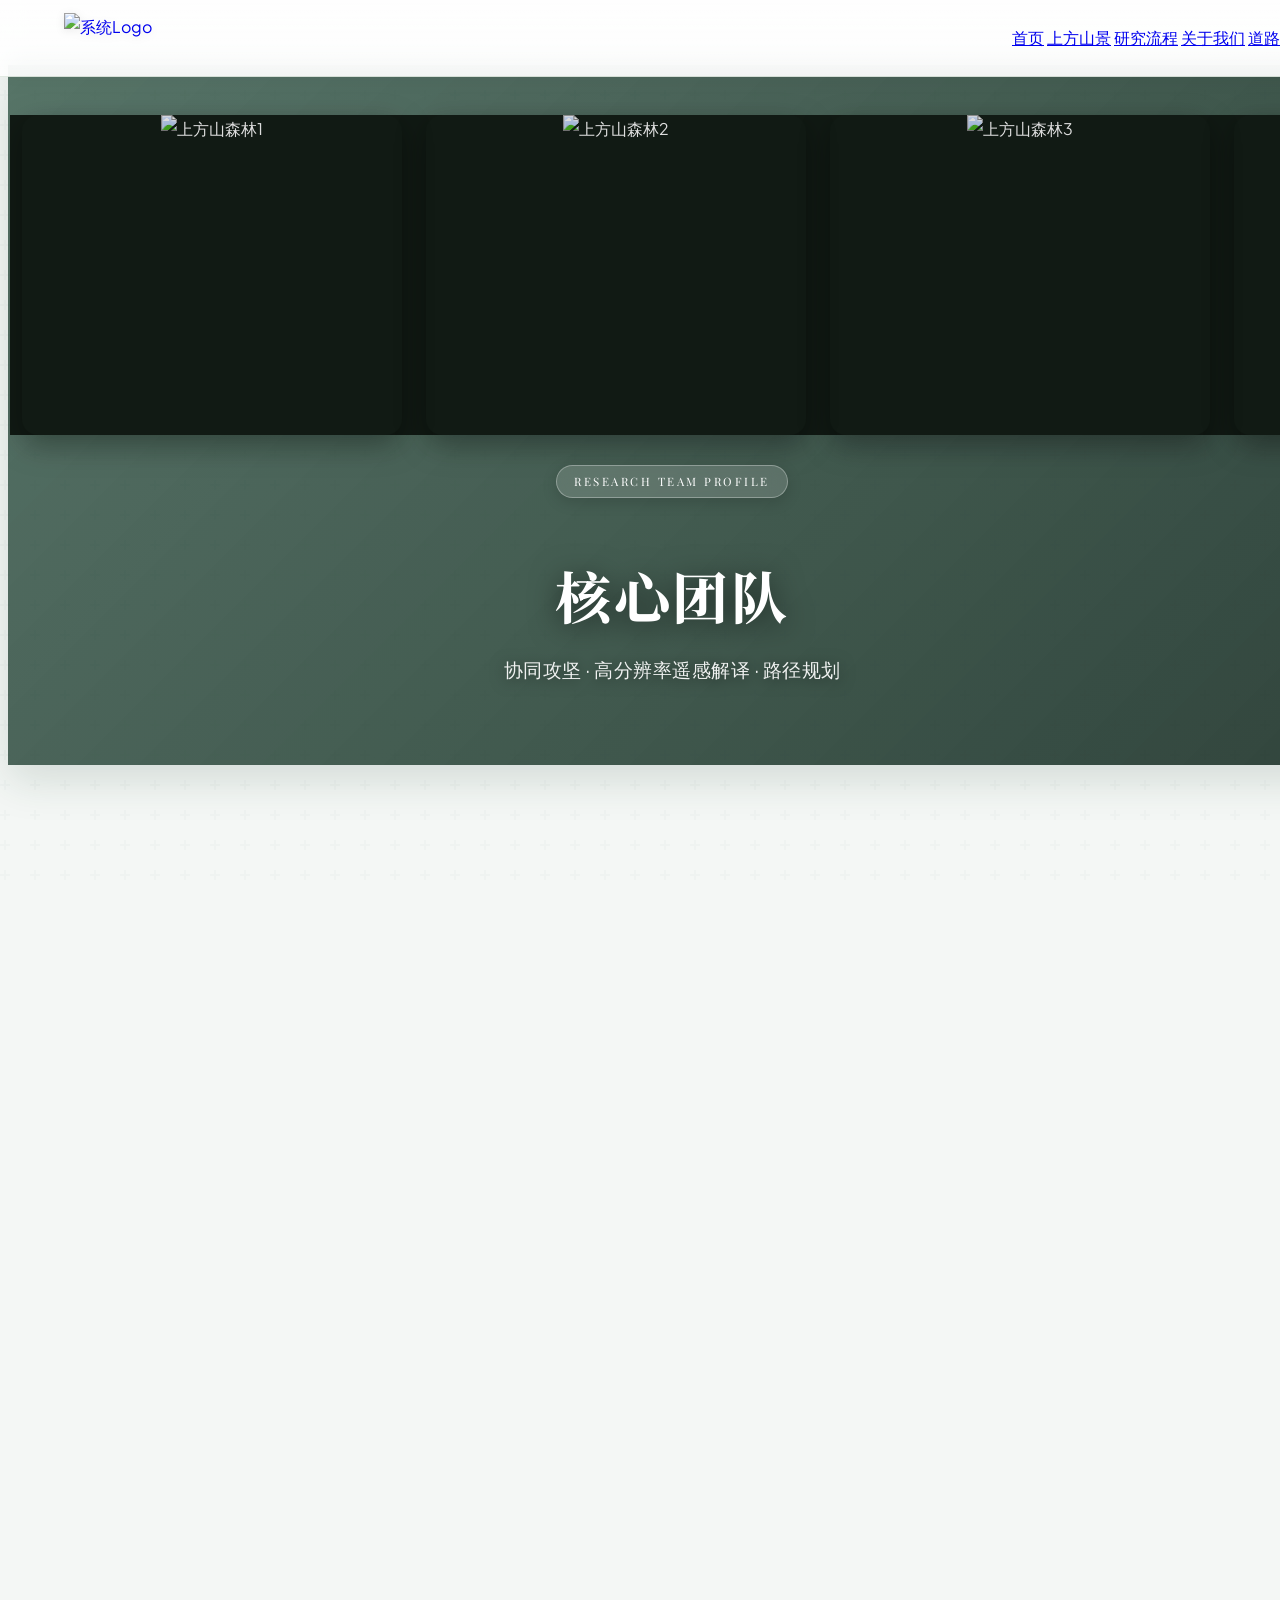
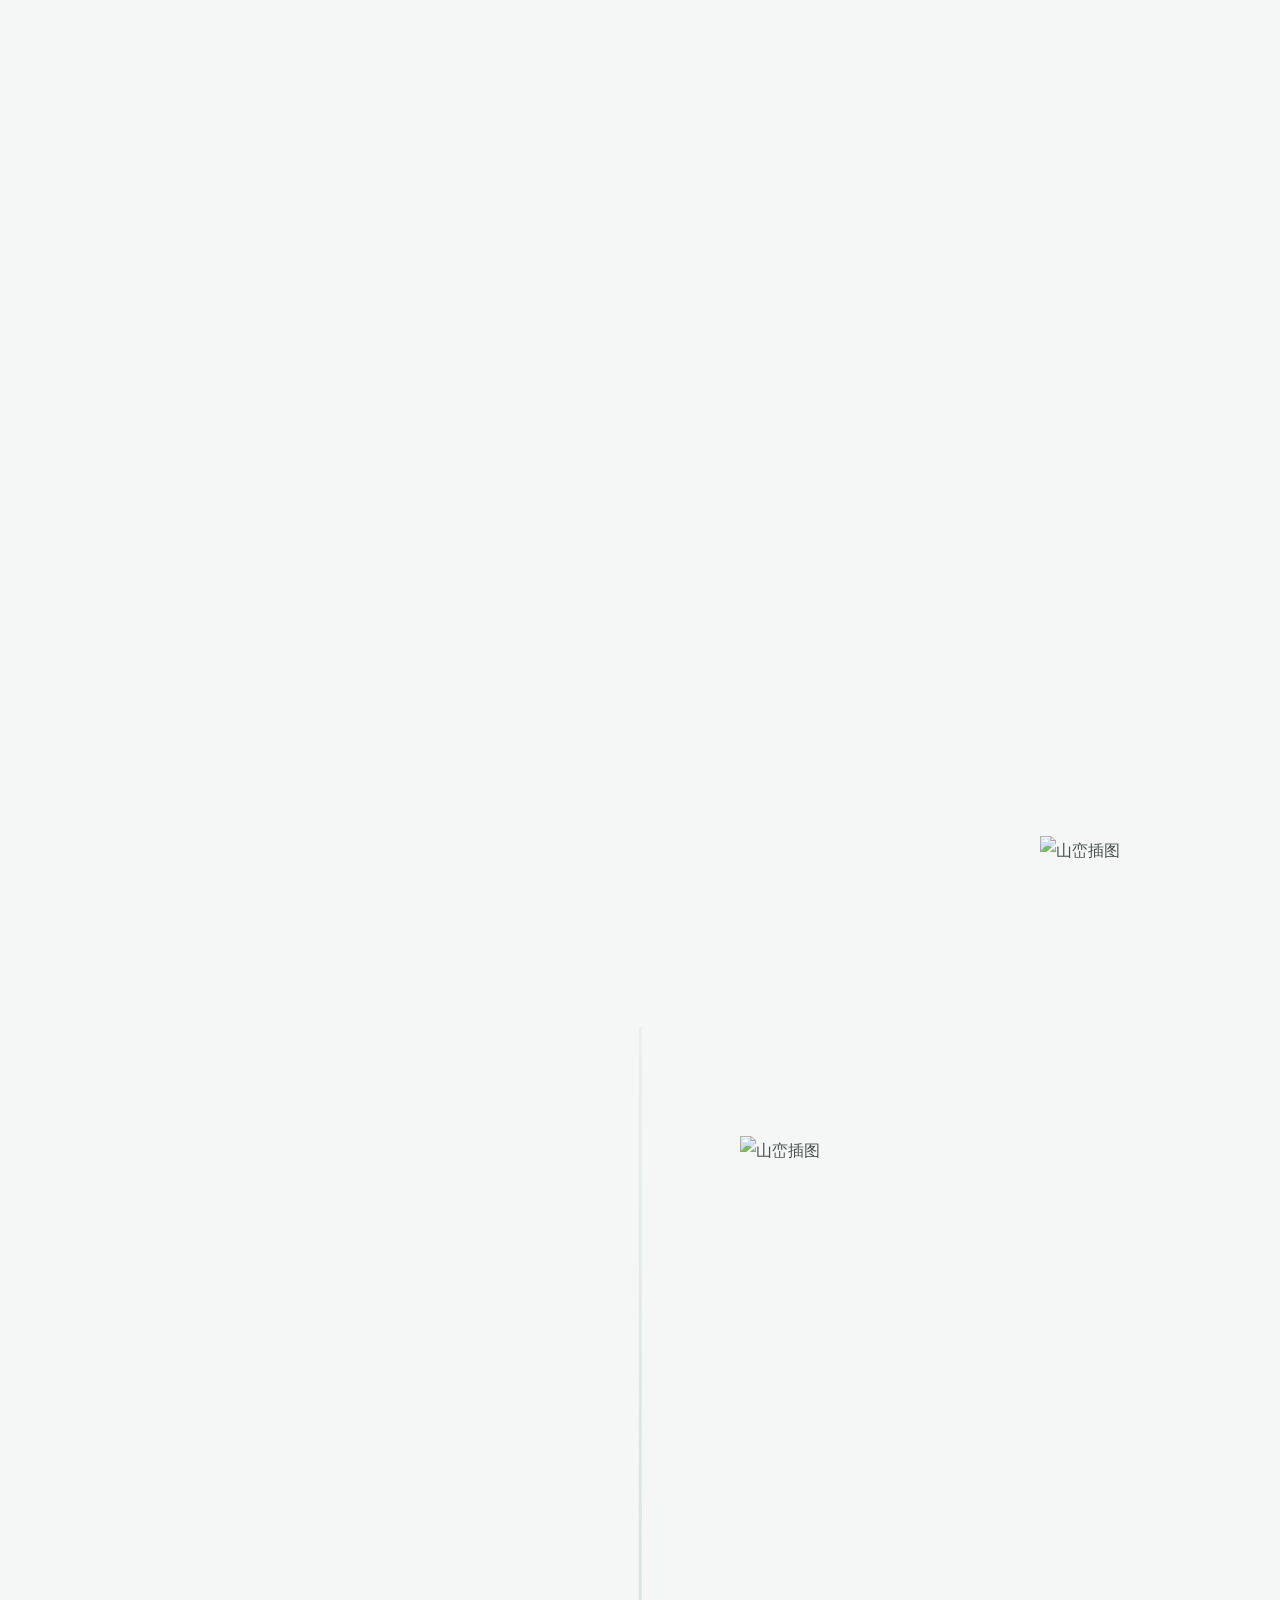
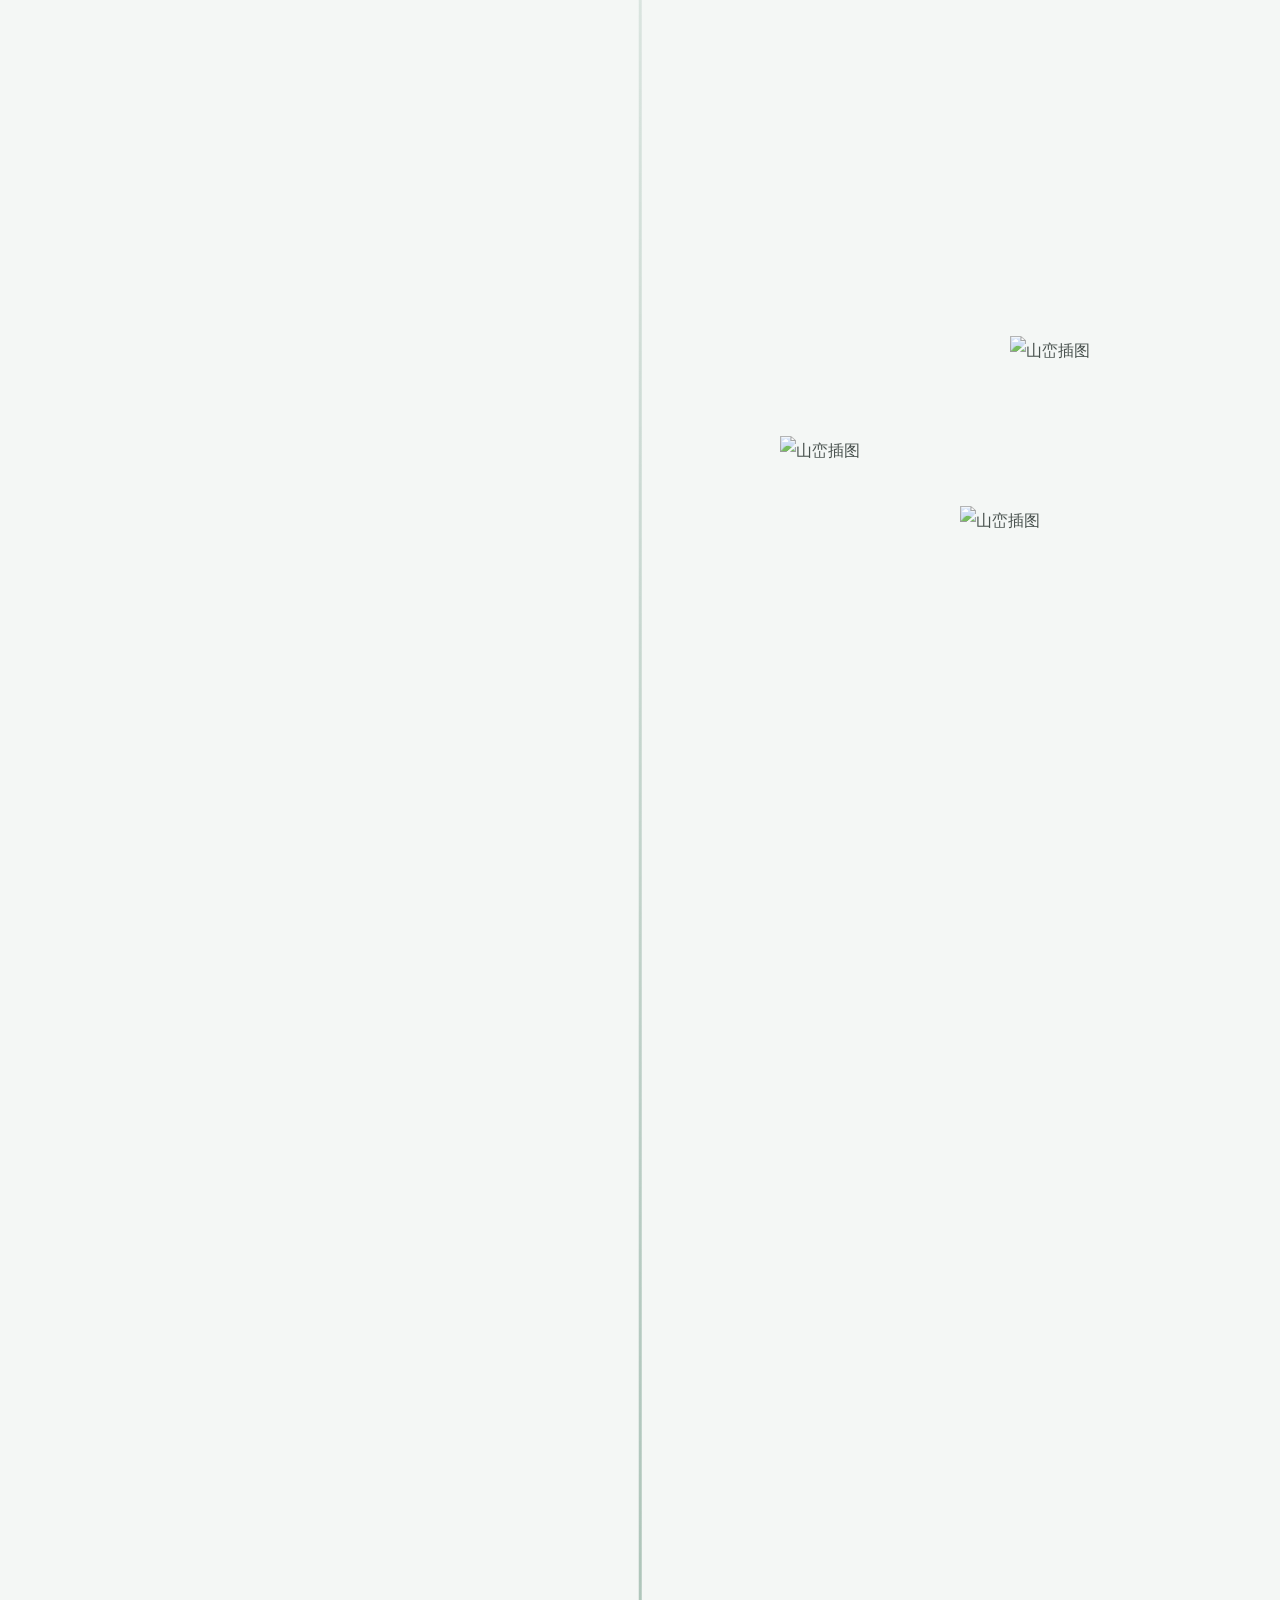
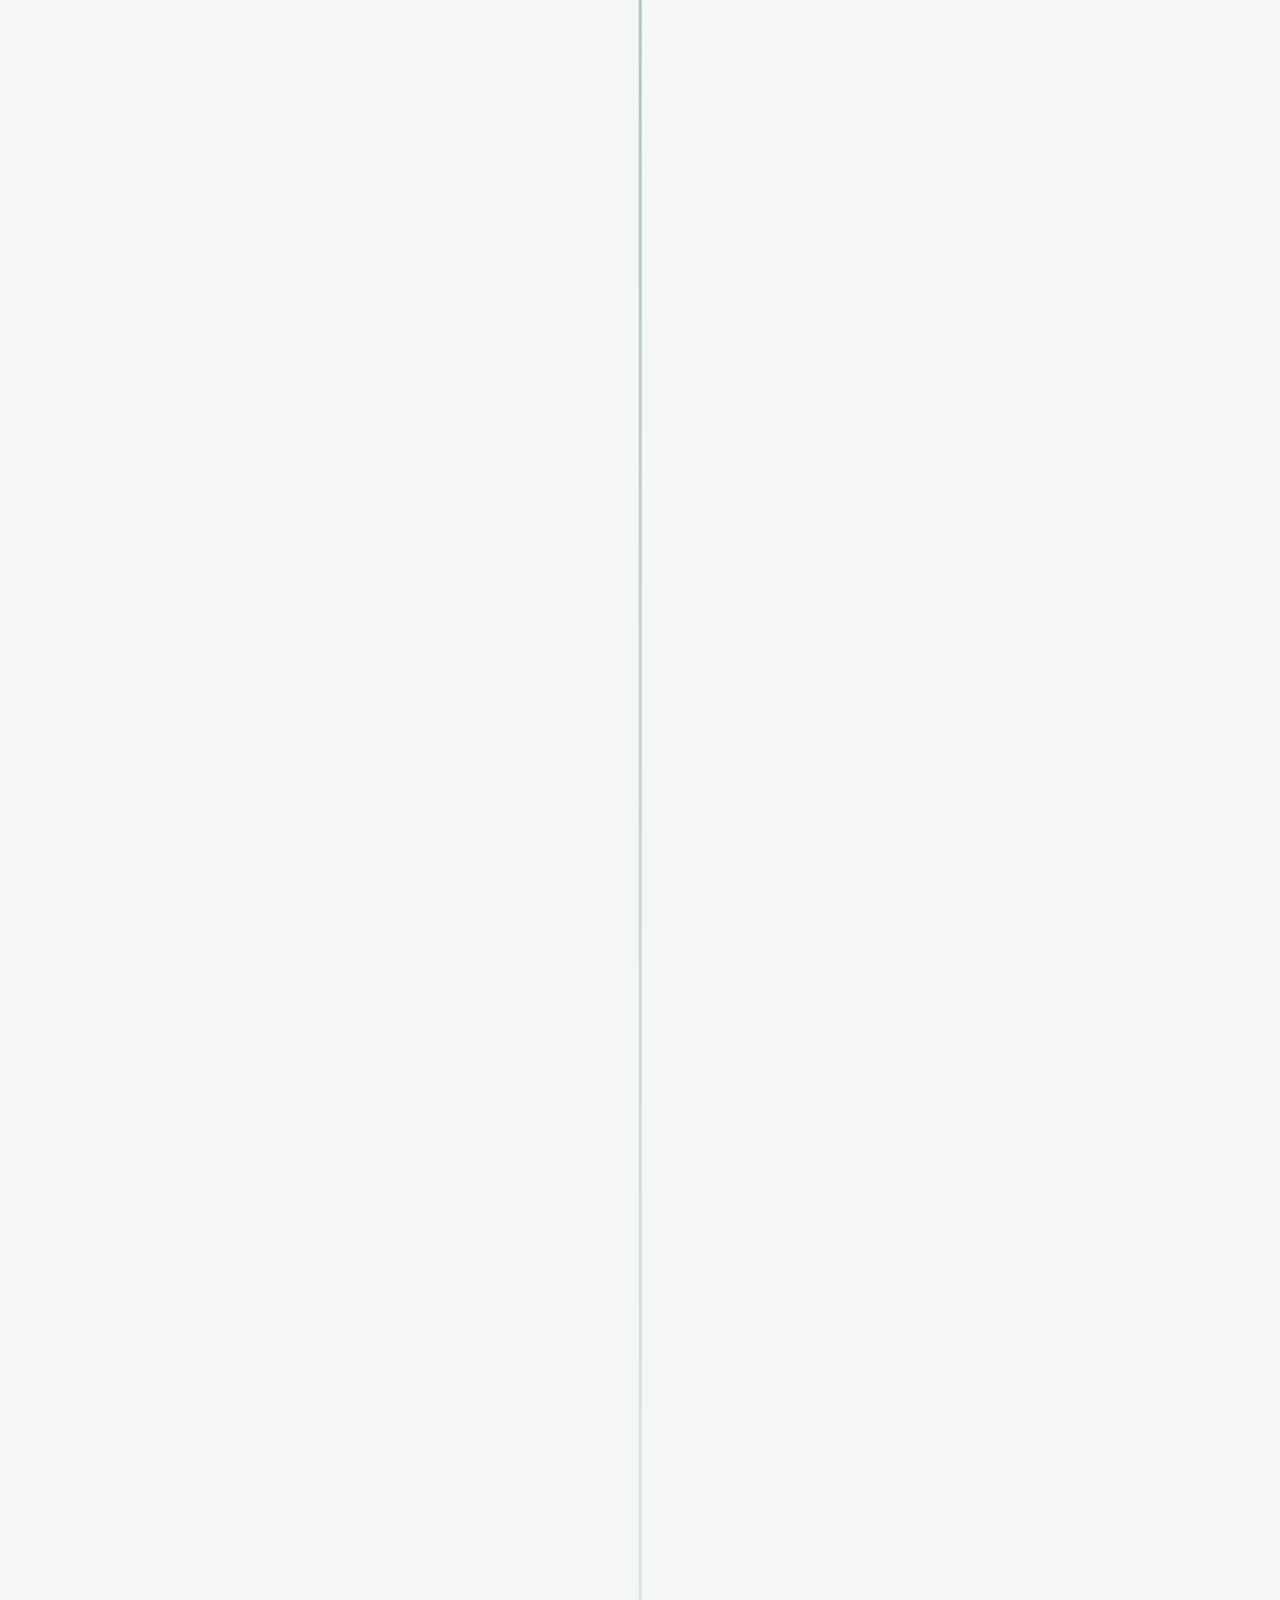
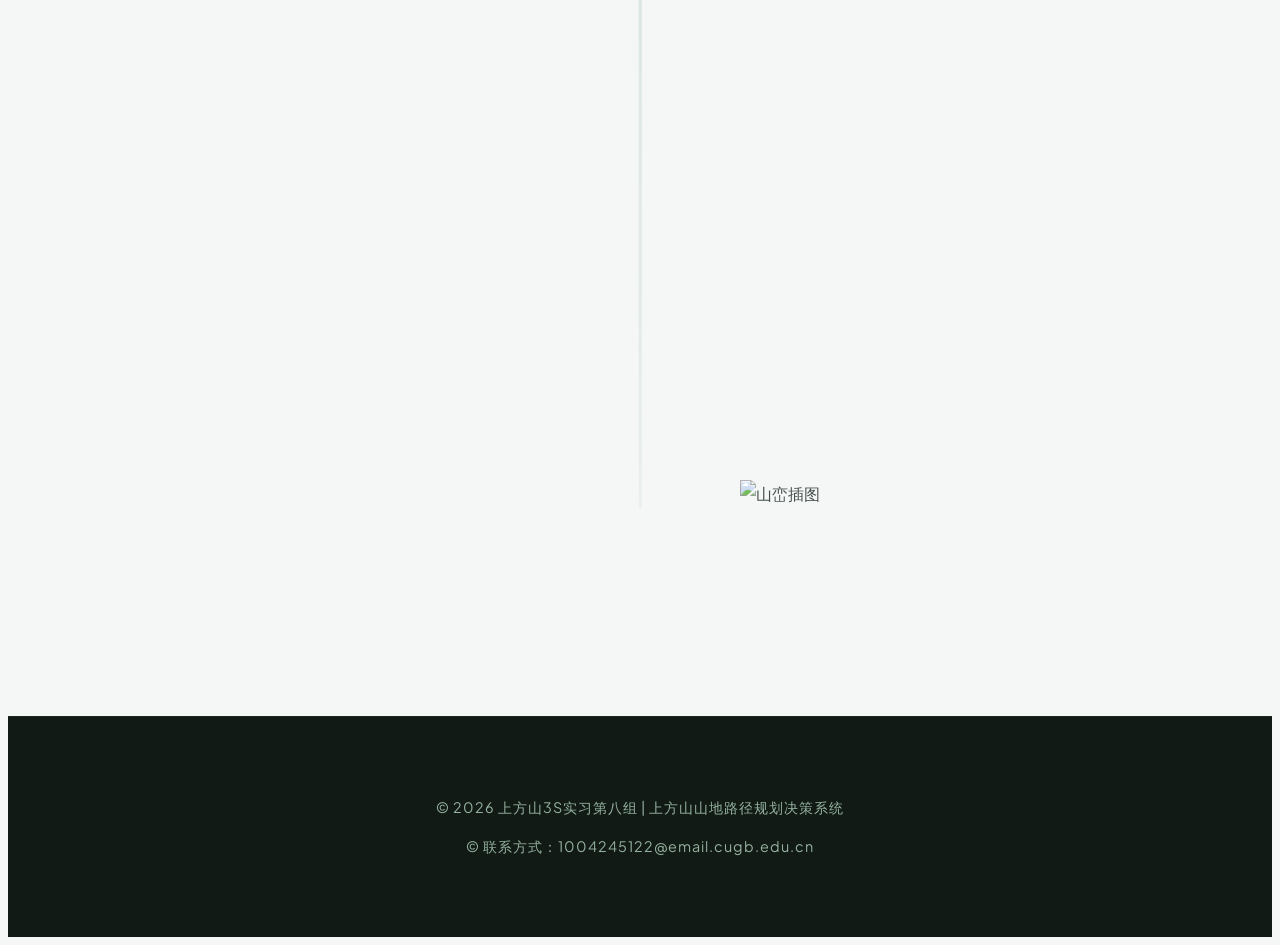
==== team.html @ 6c33c0be "Add files via upload" ====
<!DOCTYPE html>
<html lang="zh-CN">
<head>
    <meta charset="UTF-8">
    <meta name="viewport" content="width=device-width, initial-scale=1.0">
    <title>关于我们 | 上方山山地路径规划决策系统</title>
    <meta name="description" content="上方山山地路径规划决策系统研究团队、成员分工与野外实践记录。">
    <link rel="preconnect" href="https://fonts.googleapis.com">
    <link rel="preconnect" href="https://fonts.gstatic.com" crossorigin>
    <link href="https://fonts.googleapis.com/css2?family=Playfair+Display:ital,wght@0,600;0,800;1,600&family=Plus+Jakarta+Sans:wght@400;500;600;700&family=Noto+Serif+SC:wght@500;700&display=swap" rel="stylesheet">
    <link href="css/style.css" rel="stylesheet">

    <style>
        :root {
            --primary-color: #1b4332;
            --primary-light: #2d6a4f;
            --accent-color: #40916c;
            --text-main: #1b2622;
            --text-muted: #52796f;
            --bg-light: #f4f7f5;
            --card-bg: rgba(255, 255, 255, 0.92);
            --card-border: rgba(45, 106, 79, 0.12);
            --font-art: "Playfair Display", "Noto Serif SC", serif;
            --font-sans: "Plus Jakarta Sans", -apple-system, BlinkMacSystemFont, "Segoe UI", Roboto, "PingFang SC", sans-serif;
        }


        body {
            font-family: var(--font-sans);
            color: var(--text-main);
            background-color: var(--bg-light);
            line-height: 1.7;
            overflow-x: hidden;
            position: relative;
        }

        /* 全局背景纹理 */
        body::before {
            content: '';
            position: fixed;
            top: 0;
            left: 0;
            width: 100%;
            height: 100%;
            background-image: url("data:image/svg+xml,%3Csvg width='60' height='60' viewBox='0 0 60 60' xmlns='http://www.w3.org/2000/svg'%3E%3Cg fill='none' fill-rule='evenodd'%3E%3Cg fill='%232d6a4f' fill-opacity='0.04'%3E%3Cpath d='M36 34v-4h-2v4h-4v2h4v4h2v-4h4v-2h-4zm0-30V0h-2v4h-4v2h4v4h2V6h4V4h-4zM6 34v-4H4v4H0v2h4v4h2v-4h4v-2H6zM6 4V0H4v4H0v2h4v4h2V6h4V4H6z'/%3E%3C/g%3E%3C/g%3E%3C/svg%3E");
            pointer-events: none;
            z-index: -1;
            opacity: 0.6;
        }

        /* 自定义滚动条 */
        ::-webkit-scrollbar {
            width: 10px;
        }
        ::-webkit-scrollbar-track {
            background: #e9efe9;
            border-radius: 10px;
        }
        ::-webkit-scrollbar-thumb {
            background: var(--primary-light);
            border-radius: 10px;
            border: 2px solid #e9efe9;
        }
        ::-webkit-scrollbar-thumb:hover {
            background: var(--primary-color);
        }

        /* 滚动进度条 */
        .scroll-progress {
            position: fixed;
            top: 0;
            left: 0;
            width: 0%;
            height: 4px;
            background: linear-gradient(90deg, var(--primary-color), var(--accent-color), #74c69d);
            z-index: 9999;
            transition: width 0.1s ease-out;
            box-shadow: 0 2px 12px rgba(27, 67, 50, 0.35);
        }

        /* 滚动渐显动画基础类 */
        .reveal-on-scroll {
            opacity: 0;
            transform: translateY(40px) scale(0.98);
            transition: opacity 0.9s cubic-bezier(0.16, 1, 0.3, 1), transform 0.9s cubic-bezier(0.16, 1, 0.3, 1);
            will-change: opacity, transform;
        }
        .reveal-on-scroll.is-visible {
            opacity: 1;
            transform: translateY(0) scale(1);
        }

    /* Shared navigation styles are maintained in css/style.css. */
        /* 顶部横幅：动态照片轴背景 */
        .page-header {
            position: relative;
            width: 100%;
            margin-top: 65px;
            /* 与 index.html 的 hero margin-top 一致 */
            padding: 5rem 2rem;
            text-align: center;
            overflow: hidden;
            color: #fff;
            box-shadow: 0 15px 40px rgba(27, 67, 50, 0.15);
        }

        .header-bg-container {
            position: absolute;
            inset: -30px;
            z-index: 1;
            display: flex;
            width: max-content;
            background: #111a14;
            animation: autoScroll 45s linear infinite;
        }

        .header-bg-container:hover {
            animation-play-state: paused;
        }

        @keyframes autoScroll {
            0% {
                transform: translateX(0);
            }
            100% {
                transform: translateX(-50%);
            }
        }

        .scroll-track {
            display: flex;
            height: 100%;
            align-items: center;
        }

        .bg-slice {
            position: relative;
            width: 380px;
            height: 320px;
            margin: 0 12px;
            border-radius: 16px;
            overflow: hidden;
            cursor: pointer;
            flex-shrink: 0;
            box-shadow: 0 10px 30px rgba(0, 0, 0, 0.35);
            animation: floatWave 7s ease-in-out infinite;
            transition: transform 0.5s cubic-bezier(0.16, 1, 0.3, 1), box-shadow 0.5s ease;
        }

        .bg-slice:nth-child(1) {
            animation-delay: 0s;
        }
        .bg-slice:nth-child(2) {
            animation-delay: 1.2s;
        }
        .bg-slice:nth-child(3) {
            animation-delay: 2.4s;
        }
        .bg-slice:nth-child(4) {
            animation-delay: 3.6s;
        }
        .bg-slice:nth-child(5) {
            animation-delay: 4.8s;
        }
        .bg-slice:nth-child(6) {
            animation-delay: 6.0s;
        }

        @keyframes floatWave {
            0%,
            100% {
                transform: translateY(0) rotate(0deg);
            }
            50% {
                transform: translateY(-16px) rotate(1.2deg);
            }
        }

        .bg-slice img {
            width: 100%;
            height: 100%;
            object-fit: cover;
            filter: brightness(0.85) saturate(1.2) contrast(1.05);
            transition: transform 0.7s cubic-bezier(0.16, 1, 0.3, 1), filter 0.7s ease;
        }

        .bg-slice:hover {
            transform: translateY(-24px) scale(1.08) rotate(-1.5deg) !important;
            box-shadow: 0 25px 50px rgba(45, 106, 79, 0.4);
            z-index: 10;
            animation-play-state: paused;
        }

        .bg-slice:hover img {
            transform: scale(1.15);
            filter: brightness(1.0) saturate(1.4);
        }

        .page-header::after {
            content: "";
            position: absolute;
            inset: 0;
            background: linear-gradient(135deg, rgba(27, 67, 50, 0.72), rgba(15, 38, 28, 0.85));
            z-index: 2;
            pointer-events: none;
        }

        .page-header>* {
            position: relative;
            z-index: 3;
        }

        .badge-top {
            display: inline-block;
            padding: 0.35rem 1.1rem;
            background: rgba(255, 255, 255, 0.15);
            backdrop-filter: blur(10px);
            border: 1px solid rgba(255, 255, 255, 0.3);
            color: #ffffff;
            border-radius: 30px;
            font-size: 0.72rem;
            font-family: var(--font-art);
            letter-spacing: 2.5px;
            text-transform: uppercase;
            margin-bottom: 0.8rem;
            box-shadow: 0 4px 15px rgba(0, 0, 0, 0.15);
        }

        .page-header h1 {
            font-family: var(--font-art);
            font-size: 3.5rem;
            letter-spacing: 2.5px;
            color: #ffffff;
            margin-bottom: 0.6rem;
            font-weight: 800;
            text-shadow: 0 4px 30px rgba(0, 0, 0, 0.6);
        }
        .page-header p {
            color: rgba(255, 255, 255, 0.92);
            font-size: 1.2rem;
            max-width: 650px;
            margin: 0 auto;
            letter-spacing: 0.5px;
            text-shadow: 0 2px 15px rgba(0, 0, 0, 0.5);
        }

        /* 核心布局容器 */
        .main-container {
            max-width: 1240px;
            margin: 0 auto;
            padding: 4.5rem 2rem 6rem 2rem;
        }

        /* 艺术性小标题统一样式 */
        .section-art-title {
            text-align: center;
            margin-bottom: 3rem;
        }
        .section-art-title .sub-tag {
            display: inline-block;
            font-size: 0.75rem;
            text-transform: uppercase;
            letter-spacing: 3.5px;
            color: var(--primary-light);
            font-weight: 700;
            margin-bottom: 0.5rem;
            background: rgba(45, 106, 79, 0.06);
            padding: 0.2rem 1rem;
            border-radius: 20px;
        }
        .section-art-title h2 {
            font-family: var(--font-art);
            font-size: 2.6rem;
            color: var(--primary-color);
            letter-spacing: 1.5px;
            font-weight: 800;
            text-shadow: 0 2px 10px rgba(27, 67, 50, 0.05);
        }

        /* 研究单位与元信息矩阵 */
        .unified-meta-banner {
            background: linear-gradient(145deg, rgba(255, 255, 255, 0.95) 0%, rgba(244, 248, 245, 0.9) 100%);
            backdrop-filter: blur(15px);
            color: var(--text-main);
            border: 1px solid rgba(45, 106, 79, 0.16);
            border-radius: 26px;
            padding: 3.2rem 3.8rem;
            box-shadow: 0 20px 45px rgba(27, 67, 50, 0.07);
            margin-bottom: 5.5rem;
            display: flex;
            flex-direction: column;
            gap: 1.4rem;
            position: relative;
            overflow: hidden;
            transition: transform 0.5s ease, box-shadow 0.5s ease;
        }
        .unified-meta-banner:hover {
            transform: translateY(-5px);
            box-shadow: 0 25px 55px rgba(27, 67, 50, 0.12);
        }

        .unified-meta-banner::before {
            content: '';
            position: absolute;
            top: 0;
            left: 0;
            width: 6px;
            height: 100%;
            background: linear-gradient(to bottom, #1b4332, #2d6a4f, #52b788);
            border-radius: 26px 0 0 26px;
        }

        .banner-system-badge {
            position: absolute;
            top: 24px;
            right: 30px;
            font-size: 0.68rem;
            font-family: var(--font-sans);
            letter-spacing: 2.2px;
            color: var(--primary-light);
            background: rgba(45, 106, 79, 0.08);
            border: 1px solid rgba(45, 106, 79, 0.2);
            padding: 0.3rem 0.9rem;
            border-radius: 20px;
            text-transform: uppercase;
            display: flex;
            align-items: center;
            gap: 6px;
            z-index: 3;
        }

        .meta-item {
            display: flex;
            align-items: center;
            justify-content: space-between;
            padding: 1.2rem 1.8rem;
            background: rgba(255, 255, 255, 0.85);
            border: 1px solid rgba(45, 106, 79, 0.08);
            border-radius: 16px;
            position: relative;
            z-index: 2;
            transition: all 0.4s cubic-bezier(0.16, 1, 0.3, 1);
            box-shadow: 0 4px 15px rgba(27, 67, 50, 0.02);
        }
        .meta-item:hover {
            background: #ffffff;
            border-color: rgba(45, 106, 79, 0.35);
            transform: translateX(8px);
            box-shadow: 0 10px 28px rgba(27, 67, 50, 0.08);
        }

        .meta-label-group {
            display: flex;
            align-items: center;
            gap: 1rem;
            width: 230px;
            flex-shrink: 0;
        }
        .meta-icon-dot {
            width: 9px;
            height: 9px;
            background: var(--primary-light);
            border-radius: 50%;
            box-shadow: 0 0 8px rgba(45, 106, 79, 0.4);
            transition: transform 0.3s ease;
        }
        .meta-item:hover .meta-icon-dot {
            transform: scale(1.4);
            background: var(--primary-color);
        }

        .meta-item h4 {
            font-size: 0.84rem;
            text-transform: uppercase;
            letter-spacing: 1.5px;
            color: var(--text-muted);
            font-weight: 700;
            margin: 0;
        }

        .meta-content-box {
            flex: 1;
            text-align: right;
        }
        .meta-item p {
            font-size: 1.1rem;
            font-weight: 700;
            color: var(--text-main);
            letter-spacing: 0.4px;
            transition: color 0.3s ease;
        }
        .meta-item:hover p {
            color: var(--primary-color);
        }

        .meta-item.hover-trigger {
            cursor: pointer;
        }
        .meta-item.hover-trigger .highlight {
            display: inline-flex;
            align-items: center;
            color: #2d6a4f;
            background: linear-gradient(135deg, #2d6a4f, #40916c);
            -webkit-background-clip: text;
            -webkit-text-fill-color: transparent;
            font-weight: 800;
            text-shadow: 0 2px 10px rgba(45, 106, 79, 0.1);
        }

        /* ✨ 导师悬浮照片弹出框 */
        #teacherPopupCard {
            position: fixed;
            width: 360px;
            height: auto;
            background: #ffffff;
            border: 2px solid var(--primary-light);
            border-radius: 16px;
            box-shadow: 0 25px 50px rgba(27, 67, 50, 0.3);
            overflow: hidden;
            z-index: 9999;
            pointer-events: none;
            opacity: 0;
            transform: scale(0.8) translateY(10px);
            transition: opacity 0.3s cubic-bezier(0.16, 1, 0.3, 1), transform 0.3s cubic-bezier(0.16, 1, 0.3, 1);
        }
        #teacherPopupCard.show {
            opacity: 1;
            transform: scale(1) translateY(0);
        }
        #teacherPopupCard img {
            width: 100%;
            height: auto;
            display: block;
            object-fit: contain;
        }

        @media (max-width: 768px) {
            .meta-item {
                flex-direction: column;
                align-items: flex-start;
                gap: 0.5rem;
                padding: 1rem 1.2rem;
            }
            .meta-label-group {
                width: auto;
            }
            .meta-content-box {
                text-align: left;
                padding-left: 1.4rem;
            }
        }

        /* 交互式主工作台 (小组成员) */
        .interactive-workspace {
            display: grid;
            grid-template-columns: 1fr 410px;
            gap: 3.5rem;
            align-items: start;
            margin-bottom: 6.5rem;
        }
        @media (max-width: 1150px) {
            .interactive-workspace {
                grid-template-columns: 1fr;
            }
        }

        .team-grid {
            display: grid;
            grid-template-columns: repeat(3, 1fr);
            gap: 1.6rem;
        }
        @media (max-width: 850px) {
            .team-grid {
                grid-template-columns: repeat(2, 1fr);
            }
        }
        @media (max-width: 550px) {
            .team-grid {
                grid-template-columns: 1fr;
            }
        }

        .member-card {
            background: var(--card-bg);
            backdrop-filter: blur(12px);
            border: 1px solid var(--card-border);
            border-radius: 18px;
            overflow: hidden;
            cursor: pointer;
            transition: all 0.45s cubic-bezier(0.16, 1, 0.3, 1);
            box-shadow: 0 10px 30px rgba(0, 0, 0, 0.03);
            position: relative;
        }
        .member-card::before {
            content: '';
            position: absolute;
            top: 0;
            left: 0;
            width: 100%;
            height: 4px;
            background: transparent;
            transition: background 0.3s ease;
            z-index: 3;
        }
        .member-card:hover,
        .member-card.active {
            transform: translateY(-8px) scale(1.02);
            border-color: var(--primary-light);
            box-shadow: 0 20px 45px rgba(27, 67, 50, 0.12), 0 0 0 1px rgba(45, 106, 79, 0.1);
        }
        .member-card.active::before {
            background: var(--primary-color);
        }

        .member-photo-box {
            width: 100%;
            height: 175px;
            overflow: hidden;
            position: relative;
        }
        .member-photo {
            width: 100%;
            height: 100%;
            object-fit: cover;
            transition: transform 0.7s cubic-bezier(0.16, 1, 0.3, 1);
        }
        .member-card:hover .member-photo,
        .member-card.active .member-photo {
            transform: scale(1.12);
        }

        .member-mini-info {
            padding: 1.2rem;
            text-align: center;
        }
        .member-name {
            font-size: 1.15rem;
            font-weight: 700;
            color: var(--primary-color);
            margin-bottom: 0.25rem;
            letter-spacing: 0.5px;
        }
        .member-role-badge {
            font-size: 0.76rem;
            color: var(--text-muted);
            font-weight: 500;
            background: rgba(45, 106, 79, 0.05);
            padding: 0.2rem 0.8rem;
            border-radius: 20px;
            display: inline-block;
        }

        /* 右侧控制台面板 */
        .detail-console {
            position: sticky;
            top: 95px;
            background: rgba(255, 255, 255, 0.95);
            backdrop-filter: blur(20px);
            border: 1px solid var(--card-border);
            border-radius: 20px;
            padding: 2.8rem;
            box-shadow: 0 15px 45px rgba(27, 67, 50, 0.07);
            min-height: 520px;
            display: flex;
            flex-direction: column;
            justify-content: space-between;
            transition: all 0.4s ease;
        }
        .detail-console:hover {
            border-color: rgba(45, 106, 79, 0.25);
            box-shadow: 0 22px 50px rgba(27, 67, 50, 0.12);
        }

        .console-header {
            display: flex;
            align-items: center;
            gap: 1.3rem;
            margin-bottom: 2rem;
            padding-bottom: 1.6rem;
            border-bottom: 1px solid rgba(45, 106, 79, 0.08);
        }
        .console-avatar-wrapper {
            position: relative;
            width: 76px;
            height: 76px;
        }
        .console-avatar {
            width: 100%;
            height: 100%;
            border-radius: 50%;
            object-fit: cover;
            border: 2px solid var(--primary-light);
            box-shadow: 0 6px 16px rgba(27, 67, 50, 0.15);
            transition: all 0.5s cubic-bezier(0.34, 1.56, 0.64, 1);
        }
        .console-avatar-wrapper::after {
            content: '';
            position: absolute;
            inset: -4px;
            border-radius: 50%;
            border: 1.5px dashed var(--accent-color);
            animation: spinRing 12s linear infinite;
            opacity: 0.6;
        }
        @keyframes spinRing {
            0% {
                transform: rotate(0deg);
            }
            100% {
                transform: rotate(360deg);
            }
        }

        .console-title-group h3 {
            font-size: 1.5rem;
            font-weight: 700;
            color: var(--primary-color);
            margin-bottom: 0.25rem;
            letter-spacing: 0.5px;
        }
        .console-title-group span {
            font-size: 0.84rem;
            color: var(--text-muted);
            letter-spacing: 0.5px;
            font-weight: 500;
        }

        .console-body {
            display: flex;
            flex-direction: column;
            gap: 1.5rem;
            flex: 1;
            transition: opacity 0.3s ease, transform 0.3s ease;
        }
        .console-section-title {
            font-size: 0.75rem;
            text-transform: uppercase;
            letter-spacing: 1.8px;
            color: var(--text-muted);
            margin-bottom: 0.6rem;
            font-weight: 600;
        }
        .console-desc-text {
            font-size: 1rem;
            color: var(--text-main);
            line-height: 1.8;
        }

        .skills-matrix {
            display: flex;
            flex-wrap: wrap;
            gap: 0.6rem;
        }
        .skill-badge {
            font-size: 0.8rem;
            padding: 0.35rem 0.9rem;
            background: rgba(45, 106, 79, 0.06);
            border: 1px solid rgba(45, 106, 79, 0.12);
            border-radius: 8px;
            color: var(--primary-light);
            font-weight: 500;
            transition: all 0.25s ease;
        }
        .skill-badge:hover {
            background: var(--primary-color);
            color: #fff;
            transform: translateY(-2px);
            box-shadow: 0 4px 10px rgba(27, 67, 50, 0.2);
        }

        .console-footer-tip {
            margin-top: 2rem;
            font-size: 0.78rem;
            color: var(--text-muted);
            text-align: center;
            border-top: 1px solid rgba(45, 106, 79, 0.08);
            padding-top: 1.3rem;
            letter-spacing: 0.5px;
        }

        /* 9天实践灵动日志时间轴 */
        .timeline-section {
            position: relative;
            margin-top: 6rem;
        }

        .timeline-container {
            position: relative;
            max-width: 950px;
            margin: 0 auto;
            padding: 2rem 0;
        }

        .timeline-container::before {
            content: '';
            position: absolute;
            top: 0;
            bottom: 0;
            left: 50%;
            width: 2.5px;
            background: linear-gradient(to bottom, rgba(45, 106, 79, 0.05), rgba(45, 106, 79, 0.35), rgba(45, 106, 79, 0.05));
            transform: translateX(-50%);
        }

        @media (max-width: 768px) {
            .timeline-container::before {
                left: 24px;
            }
        }

        .timeline-item {
            position: relative;
            margin-bottom: 3.5rem;
            width: 50%;
            padding-right: 2.8rem;
        }
        .timeline-item:nth-child(even) {
            margin-left: 50%;
            padding-right: 0;
            padding-left: 2.8rem;
        }

        @media (max-width: 768px) {
            .timeline-item,
            .timeline-item:nth-child(even) {
                width: 100%;
                margin-left: 0;
                padding-left: 60px;
                padding-right: 0;
            }
        }

        .timeline-node-dot {
            position: absolute;
            right: -8px;
            top: 22px;
            width: 16px;
            height: 16px;
            background: #ffffff;
            border: 3.5px solid var(--primary-light);
            border-radius: 50%;
            box-shadow: 0 0 12px rgba(45, 106, 79, 0.45);
            z-index: 2;
            transition: all 0.4s cubic-bezier(0.16, 1, 0.3, 1);
        }
        .timeline-item:nth-child(even) .timeline-node-dot {
            right: auto;
            left: -8px;
        }
        @media (max-width: 768px) {
            .timeline-item .timeline-node-dot,
            .timeline-item:nth-child(even) .timeline-node-dot {
                left: 16px;
                right: auto;
            }
        }
        .timeline-item:hover .timeline-node-dot {
            background: var(--primary-color);
            transform: scale(1.35);
            box-shadow: 0 0 18px rgba(45, 106, 79, 0.7);
        }

        .timeline-card {
            background: var(--card-bg);
            backdrop-filter: blur(14px);
            border: 1px solid var(--card-border);
            border-radius: 18px;
            padding: 1.8rem;
            box-shadow: 0 12px 35px rgba(27, 67, 50, 0.05);
            position: relative;
            transition: all 0.45s cubic-bezier(0.16, 1, 0.3, 1);
            overflow: hidden;
        }
        .timeline-card:hover {
            transform: translateY(-8px) scale(1.01);
            border-color: rgba(45, 106, 79, 0.35);
            box-shadow: 0 20px 45px rgba(27, 67, 50, 0.12);
        }

        .timeline-photo-frame {
            width: 100%;
            height: 160px;
            border-radius: 12px;
            overflow: hidden;
            margin-bottom: 1.2rem;
            position: relative;
            box-shadow: 0 6px 16px rgba(0, 0, 0, 0.08);
        }
        .timeline-photo-frame img {
            width: 100%;
            height: 100%;
            object-fit: cover;
            transition: transform 0.7s cubic-bezier(0.16, 1, 0.3, 1), filter 0.5s ease;
            filter: brightness(0.92) saturate(1.1);
        }
        .timeline-card:hover .timeline-photo-frame img {
            transform: scale(1.08);
            filter: brightness(1.0) saturate(1.25);
        }

        .timeline-day-badge {
            display: inline-block;
            font-size: 0.72rem;
            font-weight: 700;
            color: #fff;
            background: linear-gradient(135deg, #1b4332, #2d6a4f);
            padding: 0.25rem 0.8rem;
            border-radius: 20px;
            margin-bottom: 0.6rem;
            letter-spacing: 1px;
            box-shadow: 0 4px 10px rgba(27, 67, 50, 0.2);
        }

        .timeline-card h3 {
            font-size: 1.15rem;
            font-weight: 700;
            color: var(--primary-color);
            margin-bottom: 0.5rem;
            letter-spacing: 0.4px;
        }

        .timeline-card p {
            font-size: 0.95rem;
            color: var(--text-muted);
            line-height: 1.7;
        }

        /* 页脚样式 */
        footer {
            background: #111a14;
            color: #95b2a0;
            padding: 4rem 2rem;
            text-align: center;
            font-size: 0.9rem;
            margin-top: 7rem;
            border-top: 1px solid rgba(255, 255, 255, 0.05);
            position: relative;
        }
        footer p {
            letter-spacing: 1px;
        }

        /* ============================================================
               返回顶部按钮 — 增加脉冲光效
               ============================================================ */
        .back-to-top {
            position: fixed;
            bottom: 32px;
            right: 32px;
            width: 52px;
            height: 52px;
            border-radius: 50%;
            background: linear-gradient(135deg, var(--primary-color), var(--primary-light));
            border: none;
            color: #fff;
            cursor: pointer;
            box-shadow: 0 6px 28px rgba(27, 67, 50, 0.35);
            z-index: 999;
            opacity: 0;
            transform: scale(0.8) translateY(10px);
            pointer-events: none;
            transition: all 0.4s cubic-bezier(0.16, 1, 0.3, 1);
            display: flex;
            align-items: center;
            justify-content: center;
            outline: none;
            -webkit-tap-highlight-color: transparent;
        }

        .back-to-top.visible {
            opacity: 1;
            transform: scale(1) translateY(0);
            pointer-events: auto;
        }

        .back-to-top::before {
            content: '';
            position: absolute;
            inset: -6px;
            border-radius: 50%;
            background: rgba(45, 106, 79, 0.25);
            z-index: -1;
            animation: pulse-ring 2.5s cubic-bezier(0.16, 1, 0.3, 1) infinite;
        }

        @keyframes pulse-ring {
            0% {
                transform: scale(1);
                opacity: 0.8;
            }
            100% {
                transform: scale(1.5);
                opacity: 0;
            }
        }

        .back-to-top:hover,
        .back-to-top:focus-visible {
            transform: translateY(-3px) scale(1.06);
            box-shadow: 0 12px 40px rgba(27, 67, 50, 0.5);
            background: linear-gradient(135deg, #1f4d3a, #337a5a);
        }

        .back-to-top:active {
            transform: scale(0.90);
            box-shadow: 0 4px 16px rgba(27, 67, 50, 0.3);
        }

        .back-to-top svg {
            display: block;
            width: 24px;
            height: 24px;
            stroke: #fff;
            stroke-width: 2.5;
            stroke-linecap: round;
            stroke-linejoin: round;
            fill: none;
            transition: transform 0.3s ease;
        }

        .back-to-top:hover svg {
            transform: translateY(-2px);
        }
            /* 1. 导航栏主体：添加背景素材图与半透明遮罩 */
        .navbar {
            position: fixed;
            top: 0;
            left: 0;
            width: 100%;
            display: flex;
            justify-content: space-between;
            align-items: center;
            padding: 0.8rem 4rem;
            z-index: 1000;
            
            /* 核心：放置素材背景图，并叠加一层半透明白色磨砂，避免背景图过杂干扰文字阅读 */
                    /* 将 photo/nav-bg.jpg 换成你的素材图路径 */
            background: 
            url("photo/sc2.png") 55% center/auto 100% no-repeat,
            linear-gradient(rgba(255, 255, 255, 0.88), rgba(255, 255, 255, 0.92));
            backdrop-filter: blur(12px);
            -webkit-backdrop-filter: blur(12px);
            border-bottom: 1px solid rgba(44, 98, 44, 0.12);
            box-shadow: 0 4px 20px rgba(0, 0, 0, 0.04);
            transition: all 0.3s ease;
        }

        /* 2. 左上角 Logo 容器 */
        .logo-container {
            display: flex;
            align-items: center;
            gap: 0.8rem;
            text-decoration: none;
            cursor: pointer;
        }

        /* Logo 图片尺寸控制（保证高度与导航栏协调） */
        .logo-img {
            height: 50px;         /* 根据你们 Logo 的长宽比微调，通常 38px~46px 最合适 */
            width: auto;
            object-fit: contain;
            display: block;
            filter: drop-shadow(0 2px 4px rgba(0, 0, 0, 0.08));
        }

        /* Logo 旁边的双行文本排版 */
        .logo-text-group {
            display: flex;
            flex-direction: column;
            line-height: 1.25;
        }

        .logo-title {
            font-family: var(--font-sans);
            font-size: 1.05rem;
            font-weight: 700;
            color: var(--primary-color, #2c622c);
            letter-spacing: 0.5px;
        }

        .logo-subtitle {
            font-family: var(--font-art);
            font-size: 0.68rem;
            color: var(--text-muted, #5c645e);
            letter-spacing: 1.5px;
            font-weight: 600;
            margin-top: 2px;
        }
            /* 确保父容器是相对定位，作为绝对定位的参照物 */
        .relative-box {
        position: relative;
        overflow: hidden; /* 防止插图局部超出板块边缘造成横向滚动条 */
        }

        /* 装饰性 PNG 插图基础样式 */
        .deco-png {
        position: absolute;
        pointer-events: none; /* 核心：穿透鼠标事件，鼠标划过不会阻挡文字选中或点击 */
        z-index: 0;           /* 置于文字层下方 */
        opacity: 0.8;        /* 保持半透明暗纹质感，通常 0.1~0.25 最显高级 */
        transition: opacity 0.4s ease;
        }

        /* 位置变体 1：右上角悬浮 */
        .deco-top-right {
        top: 0px;
        right: 0px;
        width: 200px;
        height: auto;
        }
        .deco-1 {
        top: 300px;
        right: 100px;
        width: 400px;
        height: auto;
        }
        .deco-2 {
        top: 1270px;
        right: 160px;
        width: 120px;
        height: auto;
        }
        .deco-3 {
        top: 1200px;
        right: 360px;
        width: 100px;
        height: auto;
        }
        .deco-4 {
        top: 1100px;
        right: 120px;
        width: 110px;
        height: auto;
        }
        .deco-bottom-right {
        bottom: 0px;
        right: 0px;
        width: 500px;
        height: auto;
        }

        /* 位置变体 2：左下角悬浮 */
        .deco-bottom-left {
        bottom: 30px;
        left: -10px;
        width: 800px;
        height: auto;
        }

        /* 保证前景文字比装饰图层级高 */
        .content-split, .section-title, .grid-3 {
        position: relative;
        z-index: 1;
        }

        /* 手机端隐藏过大的装饰图，保持干净 */
        @media (max-width: 768px) {
        .deco-png {
            display: none;
        }
        }

        /* 3. 移动端自适应（防止屏幕过窄时标题和菜单打架） */
        @media (max-width: 900px) {
            .navbar {
            padding: 0.7rem 1.5rem;
            }
            .logo-subtitle {
            display: none;      /* 窄屏下隐藏英文小副标，保持清爽 */
            }
            .logo-title {
            font-size: 0.95rem;
            }
            .logo-img {
            height: 34px;
            }
        }

        @media (max-width: 480px) {
            .back-to-top {
                bottom: 20px;
                right: 20px;
                width: 48px;
                height: 48px;
            }
            .back-to-top svg {
                width: 20px;
                height: 20px;
            }
        }
        @media (max-width: 600px) {
            .navbar { padding: .8rem 1rem; }
            .logo { font-size: .9rem; max-width: calc(100% - 3.5rem); }
            .nav-toggle {
                display: inline-flex; align-items: center; justify-content: center;
                width: 2.5rem; height: 2.5rem; border: 1px solid rgba(45,106,79,.35);
                border-radius: 4px; background: #fff; color: var(--primary-color); font-size: 1.25rem;
            }
            .nav-links {
                display: none; position: absolute; top: 100%; left: 0; right: 0; padding: .5rem 1rem 1rem;
                flex-direction: column; align-items: stretch; gap: 0; background: rgba(255,255,255,.98);
                border-bottom: 1px solid rgba(0,0,0,.06);
            }
            .nav-links.is-open { display: flex; }
            .nav-links a { padding: .75rem .5rem; }
            .nav-btn { text-align: center; }
        }
        @media (prefers-reduced-motion: reduce) {
            html { scroll-behavior: auto; }
            *, *::before, *::after { animation-duration: .01ms !important; animation-iteration-count: 1 !important; transition-duration: .01ms !important; }
        }

        .back-to-top.hidden {
            opacity: 0 !important;
            transform: scale(0.8) translateY(10px) !important;
            pointer-events: none !important;
        }
    </style>
</head>
<body>

    <!-- 滚动进度条 -->
    <div class="scroll-progress" id="scrollProgress"></div>

      <!-- 1. 顶部菜单栏 -->
    <nav class="navbar">
        <!-- 左上角：Logo 图标 + 系统标题 -->
        <a href="sfs.html" class="logo-container">
        <!-- 将 logo.png 换成你们实际存放 Logo 的相对路径 -->
        <img src="photo/logo.png" alt="系统Logo" class="logo-img">
        </a>

        <!-- 右侧菜单项 -->
        <div class="nav-links">
        <a href="index.html">首页</a>
        <a href="view.html">上方山景</a>
        <a href="research.html">研究流程</a>
        <a href="team.html" class="active">关于我们</a>
        <a href="http://127.0.0.1:8765" target="_blank" class="nav-btn">道路识别成果</a>
        </div>
    </nav>

    <!-- 顶部横幅 -->
    <header class="page-header">
        <div class="header-bg-container">
            <div class="scroll-track">
                <div class="bg-slice"><img src="photo\合照1.jpg" alt="上方山森林1"></div>
                <div class="bg-slice"><img src="photo\合照2.jpg" alt="上方山森林2"></div>
                <div class="bg-slice"><img src="photo\合照3.jpg" alt="上方山森林3"></div>
                <div class="bg-slice"><img src="photo\合照4.jpg" alt="上方山森林4"></div>
                <div class="bg-slice"><img src="photo\合照5.jpg" alt="上方山森林5"></div>
                <div class="bg-slice"><img src="photo\合照6.jpeg" alt="上方山森林6"></div>
                <div class="bg-slice"><img src="photo\合照7.jpg" alt="上方山森林7"></div>
            </div>
            <div class="scroll-track" aria-hidden="true">
                <div class="bg-slice"><img src="photo\合照1.jpg" alt="上方山森林1"></div>
                <div class="bg-slice"><img src="photo\合照2.jpg" alt="上方山森林2"></div>
                <div class="bg-slice"><img src="photo\合照3.jpg" alt="上方山森林3"></div>
                <div class="bg-slice"><img src="photo\合照4.jpg" alt="上方山森林4"></div>
                <div class="bg-slice"><img src="photo\合照5.jpg" alt="上方山森林5"></div>
                <div class="bg-slice"><img src="photo\合照6.jpeg" alt="上方山森林6"></div>
                <div class="bg-slice"><img src="photo\合照7.jpg" alt="上方山森林7"></div>
            </div>
        </div>

        <div class="badge-top">RESEARCH TEAM PROFILE</div>
        <h1>核心团队</h1>
        <p>协同攻坚 · 高分辨率遥感解译 · 路径规划</p>
    </header>

    <!-- 主体内容 -->
    <main class="main-container">

        <!-- 研究单位与元信息矩阵 -->
        <div class="unified-meta-banner reveal-on-scroll">
            <div class="banner-system-badge">Research  Metadata</div>

            <div class="meta-item">
                <div class="meta-label-group">
                    <div class="meta-icon-dot"></div>
                    <h4>研究单位 / 专业</h4>
                </div>
                <div class="meta-content-box">
                    <p>人工智能学院 · 地理信息科学</p>
                </div>
            </div>

            <div class="meta-item hover-trigger" id="teacherTrigger" data-teacher-photo="photo\艾刚老师.jpg">
                <div class="meta-label-group">
                    <div class="meta-icon-dot"></div>
                    <h4>指导教师</h4>
                </div>
                <div class="meta-content-box">
                    <p class="highlight">艾刚</p>
                </div>
            </div>

            <div class="meta-item">
                <div class="meta-label-group">
                    <div class="meta-icon-dot"></div>
                    <h4>所属实践 / 课题</h4>
                </div>
                <div class="meta-content-box">
                    <p>3S 综合实习项目</p>
                </div>
            </div>

            <div class="meta-item">
                <div class="meta-label-group">
                    <div class="meta-icon-dot"></div>
                    <h4>实践基地 / 区域</h4>
                </div>
                <div class="meta-content-box">
                    <p class="highlight">北京上方山国家森林公园</p>
                </div>
            </div>
        </div>

        <!-- ✨ 悬浮弹出的教师照片卡片容器 -->
        <div id="teacherPopupCard">
            <img id="teacherPopupImg" src="photo\艾刚老师.jpg" alt="艾刚老师照片">
        </div>

        <!-- 小组成员板块 -->
        <div class="section-art-title reveal-on-scroll">
            <span class="sub-tag">The Collaborators</span>
            <h2>同行者：智慧与热忱的交织</h2>
        </div>

        <!-- 工作台：左侧团队列表 + 右侧控制台 -->
        <div class="interactive-workspace reveal-on-scroll">

            <div class="team-grid" id="teamGrid">

                <div class="member-card active" data-name="王德正" data-role="「饭醉老大」" data-desc="统领项目全局，负责上方山现场多源空间数据的敏捷采集、基线解算与外业踏勘路线规划，统筹各阶段野外调查任务的落地，并全程保障团队安全与各项需求。" data-skills="综合统筹,基线解算,外业勘测,数据采集,路线规划,安全应急" data-photo="photo\王德正.jpg">
                    <div class="member-photo-box">
                        <img src="photo/王德正.jpg" alt="王德正" class="member-photo" loading="lazy" decoding="async">
                    </div>
                    <div class="member-mini-info">
                        <div class="member-name">王德正</div>
                        <div class="member-role-badge">「饭醉老大」</div>
                    </div>
                </div>

                <div class="member-card" data-name="黄宇翔" data-role="「周口店爱猫冷少」" data-desc="项目核心技术骨干，牵头道路识别关键技术攻关，主导多源遥感影像的采集、植被地物精细滤波与三维实景还原，从复杂山地环境中抽丝剥茧还原高精度空间信息。" data-skills="道路识别,遥感影像,三维建模,植被滤波,实景还原" data-photo="photo\黄宇翔.jpg">
                    <div class="member-photo-box">
                        <img src="photo/黄宇翔.jpg" alt="黄宇翔" class="member-photo" loading="lazy" decoding="async">
                    </div>
                    <div class="member-mini-info">
                        <div class="member-name">黄宇翔</div>
                        <div class="member-role-badge">「周口店爱猫冷少」</div>
                    </div>
                </div>

                <div class="member-card" data-name="李炘昊" data-role="「老绷带」" data-desc="负责部分专题制图与论文撰写工作，参与 GNSS 控制网布设与测量仪器运维，保障空间定位底层网形的高精度与成果表达的规范性。" data-skills="专题制图,论文撰写,GNSS 测量,网形优化,坐标转换" data-photo="photo\李炘昊.jpg">
                    <div class="member-photo-box">
                        <img src="photo/李炘昊.jpg" alt="李炘昊" class="member-photo" loading="lazy" decoding="async">
                    </div>
                    <div class="member-mini-info">
                        <div class="member-name">李炘昊</div>
                        <div class="member-role-badge">「老绷带」</div>
                    </div>
                </div>

                <div class="member-card" data-name="许雨蒙" data-role="「小美人鱼」" data-desc="主导展示网页的整体制作，参与 PPT 制作与论文撰写，基于 0.3 m DEM 参与山地应急通行空间数据库构建，打通多源地理信息的融合链路与系统集成。" data-skills="网页制作,PPT 制作,论文撰写,空间数据库,GIS 集成" data-photo="photo\许雨蒙.jpg">
                    <div class="member-photo-box">
                        <img src="photo/许雨蒙.jpg" alt="许雨蒙" class="member-photo" loading="lazy" decoding="async">
                    </div>
                    <div class="member-mini-info">
                        <div class="member-name">许雨蒙</div>
                        <div class="member-role-badge">「小美人鱼」</div>
                    </div>
                </div>

                <div class="member-card" data-name="韩宏杰" data-role="「爆笑虫子」" data-desc="参与论文撰写、网页制作与专题制图工作，聚焦上方山山地应急路径的网络分析与阻力模型构建，精准推演多灾害场景下的救援逃生动线与可达性评价。" data-skills="论文撰写,网页制作,专题制图,网络分析,路径算法" data-photo="photo\韩宏杰.jpg">
                    <div class="member-photo-box">
                        <img src="photo/韩宏杰.jpg" alt="韩宏杰" class="member-photo" loading="lazy" decoding="async">
                    </div>
                    <div class="member-mini-info">
                        <div class="member-name">韩宏杰</div>
                        <div class="member-role-badge">「爆笑虫子」</div>
                    </div>
                </div>

                <div class="member-card" data-name="李成林" data-role="「女皇陛下」" data-desc="负责宣传海报与系统使用手册的制作，参与网页制作与 PPT 制作，执掌综合专题成果的地图数字化编绘与空间可视化表达。" data-skills="宣传海报,使用手册,网页制作,PPT 制作,地图制图" data-photo="photo\李成林.jpg">
                    <div class="member-photo-box">
                        <img src="photo/李成林.jpg" alt="李成林" class="member-photo" loading="lazy" decoding="async">
                    </div>
                    <div class="member-mini-info">
                        <div class="member-name">李成林</div>
                        <div class="member-role-badge">「女皇陛下」</div>
                    </div>
                </div>

            </div>

            <!-- 右侧控制台面板 -->
            <div class="detail-console" id="detailConsole">
                <div>
                    <div class="console-header">
                        <div class="console-avatar-wrapper">
                            <img src="photo\王德正.jpg" alt="成员头像" class="console-avatar" id="consoleAvatar">
                        </div>
                        <div class="console-title-group">
                            <h3 id="consoleName">王德正</h3>
                            <span id="consoleRole">「饭醉老大」</span>
                        </div>
                    </div>
                    <div class="console-body">
                        <div>
                            <div class="console-section-title">核心分工与职责</div>
                            <p class="console-desc-text" id="consoleDesc">统领项目全局，负责上方山现场多源空间数据的敏捷采集、基线解算与外业踏勘路线规划，统筹各阶段野外调查任务落地，并全程保障团队安全与各项需求。</p>
                        </div>
                        <div>
                            <div class="console-section-title">专业技能与技术标签</div>
                            <div class="skills-matrix" id="consoleSkills">
                                <span class="skill-badge">综合统筹</span>
                                <span class="skill-badge">基线解算</span>
                                <span class="skill-badge">外业勘测</span>
                                <span class="skill-badge">数据采集</span>
                                <span class="skill-badge">安全应急</span>
                            </div>
                        </div>
                    </div>
                </div>
                <div class="console-footer-tip">
                    数据有尺，山路有痕
                </div>
            </div>

        </div>

        <!-- 9天实践灵动日志板块 -->
        <div class="timeline-section relative-box">
            <img src="photo/m7.png" alt="山峦插图" class="deco-png deco-top-right">
            <img src="photo/m6.png" alt="山峦插图" class="deco-png deco-1">
            <img src="photo/m8.png" alt="山峦插图" class="deco-png deco-2">
            <img src="photo/m9.png" alt="山峦插图" class="deco-png deco-3">
            <img src="photo/m10.png" alt="山峦插图" class="deco-png deco-4">
            <img src="photo/sc8.png" alt="山峦插图" class="deco-png deco-bottom-right">
            <div class="section-art-title reveal-on-scroll">
                <span class="sub-tag">Chronicle of Practice</span>
                <h2>九日寻径：上方山探索足迹与心路</h2>
            </div>

            <div class="timeline-container">

                <!-- Day 1 -->
                <div class="timeline-item reveal-on-scroll">
                    <div class="timeline-node-dot"></div>
                    <div class="timeline-card">
                        <div class="timeline-photo-frame">
                            <img src="photo\d1.jpg" alt="Day 1 实践照片">
                        </div>
                        <span class="timeline-day-badge">DAY 01</span>
                        <h3>奔赴上方山开展综合考察与数据采集</h3>
                        <p>清晨集合出发。抵达上方山开展地质环境综合考察、踏勘与测量，野外午餐自带干粮。下午下山前往周口店基地晚餐并入住。</p>
                    </div>
                </div>

                <!-- Day 2 -->
                <div class="timeline-item reveal-on-scroll">
                    <div class="timeline-node-dot"></div>
                    <div class="timeline-card">
                        <div class="timeline-photo-frame">
                            <img src="photo\d2.png" alt="Day 2 实践照片">
                        </div>
                        <span class="timeline-day-badge">DAY 02</span>
                        <h3>GNSS 控制网布设设计与阶段汇报</h3>
                        <p>上午布置控制网布设设计任务；下午开展设计计划汇报及专题进展汇报，理清空间定位与网形优化方案。</p>
                    </div>
                </div>

                <!-- Day 3 -->
                <div class="timeline-item reveal-on-scroll">
                    <div class="timeline-node-dot"></div>
                    <div class="timeline-card">
                        <div class="timeline-photo-frame">
                            <img src="photo\d3.jpg" alt="Day 3 实践照片">
                        </div>
                        <span class="timeline-day-badge">DAY 03</span>
                        <h3>开展 GNSS 控制测量</h3>
                        <p>全天深入野外开展 GNSS 控制测量作业，严格落实各项观测规范，总结经验。</p>
                    </div>
                </div>

                <!-- Day 4 -->
                <div class="timeline-item reveal-on-scroll">
                    <div class="timeline-node-dot"></div>
                    <div class="timeline-card">
                        <div class="timeline-photo-frame">
                            <img src="photo\d4.jpg" alt="Day 4 实践照片">
                        </div>
                        <span class="timeline-day-badge">DAY 04</span>
                        <h3>GIS 专题设计与数据处理</h3>
                        <p>双线并进：一方面开展 GIS 专题项目的设计与制作，另一方面及时处理采集的数据。</p>
                    </div>
                </div>

                <!-- Day 5 -->
                <div class="timeline-item reveal-on-scroll">
                    <div class="timeline-node-dot"></div>
                    <div class="timeline-card">
                        <div class="timeline-photo-frame">
                            <img src="photo\d5.jpeg" alt="Day 5 实践照片">
                        </div>
                        <span class="timeline-day-badge">DAY 05</span>
                        <h3>赴上方山周边调研与数据补充采集</h3>
                        <p>根据小组进度乘车再次前往上方山，针对前期盲区与不足开展实地调研与数据补充采集。</p>
                    </div>
                </div>

                <!-- Day 6 -->
                <div class="timeline-item reveal-on-scroll">
                    <div class="timeline-node-dot"></div>
                    <div class="timeline-card">
                        <div class="timeline-photo-frame">
                            <img src="photo\d6.jpg" alt="Day 6 实践照片">
                        </div>
                        <span class="timeline-day-badge">DAY 06</span>
                        <h3>专题进展研讨</h3>
                        <p>召开专题项目进展汇报研讨会，汇总阶段成果并查漏补缺。</p>
                    </div>
                </div>

                <!-- Day 7 -->
                <div class="timeline-item reveal-on-scroll">
                    <div class="timeline-node-dot"></div>
                    <div class="timeline-card">
                        <div class="timeline-photo-frame">
                            <img src="photo\d7.jpg" alt="Day 7 实践照片">
                        </div>
                        <span class="timeline-day-badge">DAY 07</span>
                        <h3>深化专题项目制作</h3>
                        <p>全天集中进行专题项目成果的深度制作、空间分析及图件编绘，加速各项核心模块落地。</p>
                    </div>
                </div>

                <!-- Day 8 -->
                <div class="timeline-item reveal-on-scroll">
                    <div class="timeline-node-dot"></div>
                    <div class="timeline-card">
                        <div class="timeline-photo-frame">
                            <img src="photo\d8.jpg" alt="Day 8 实践照片">
                        </div>
                        <span class="timeline-day-badge">DAY 08</span>
                        <h3>专题成果初步汇报研讨</h3>
                        <p>组织调研成果的初步汇报与集中研讨，对整体成果查漏补缺，为最终答辩和总结做冲刺准备。</p>
                    </div>
                </div>

                <!-- Day 9 -->
                <div class="timeline-item reveal-on-scroll">
                    <div class="timeline-node-dot"></div>
                    <div class="timeline-card">
                        <div class="timeline-photo-frame">
                            <img src="photo\d9.jpg" alt="Day 9 实践照片">
                        </div>
                        <span class="timeline-day-badge">DAY 09</span>
                        <h3>圆满结束返程</h3>
                        <p>收拾行囊与实习设备，全员集合整理，前往中国房山世界地质公园博物馆参观学习。全体同学圆满完成上方山 3S 综合实习任务，顺利返程！</p>
                    </div>
                </div>

            </div>
        </div>

    </main>

    <!-- 页脚 -->
    <footer>
        <p>© 2026 上方山3S实习第八组 | 上方山山地路径规划决策系统</p>
        <p>© 联系方式：1004245122@email.cugb.edu.cn</p>
    </footer>

    <!-- 返回顶部按钮 -->
    <button class="back-to-top" id="backToTop" aria-label="返回顶部" title="返回顶部">
        <svg viewBox="0 0 24 24" fill="none" stroke="currentColor" stroke-width="2.5" stroke-linecap="round" stroke-linejoin="round">
            <path d="M12 19V5" />
            <path d="M5 12l7-7 7 7" />
        </svg>
    </button>

    <!-- 动态交互与滚动渐显脚本 -->
<script src="js/main.js" defer></script>

</body>
</html>
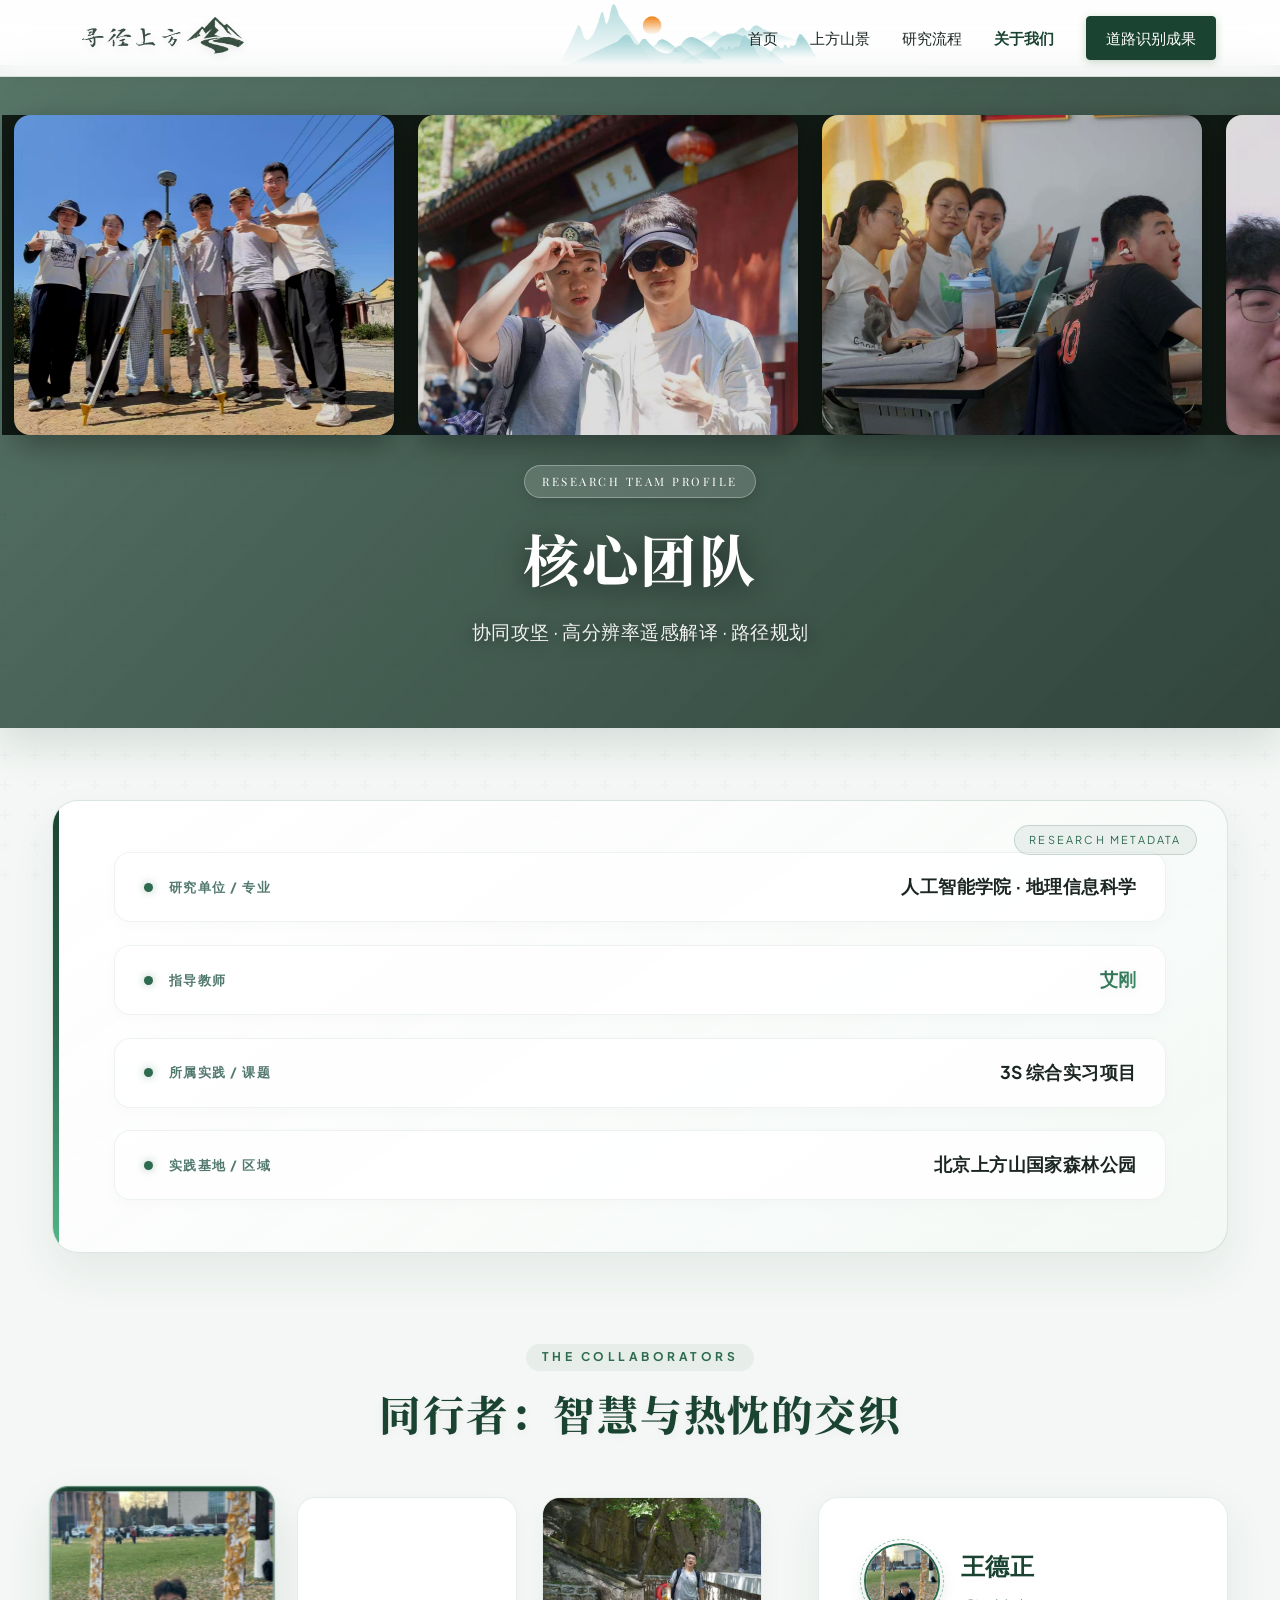
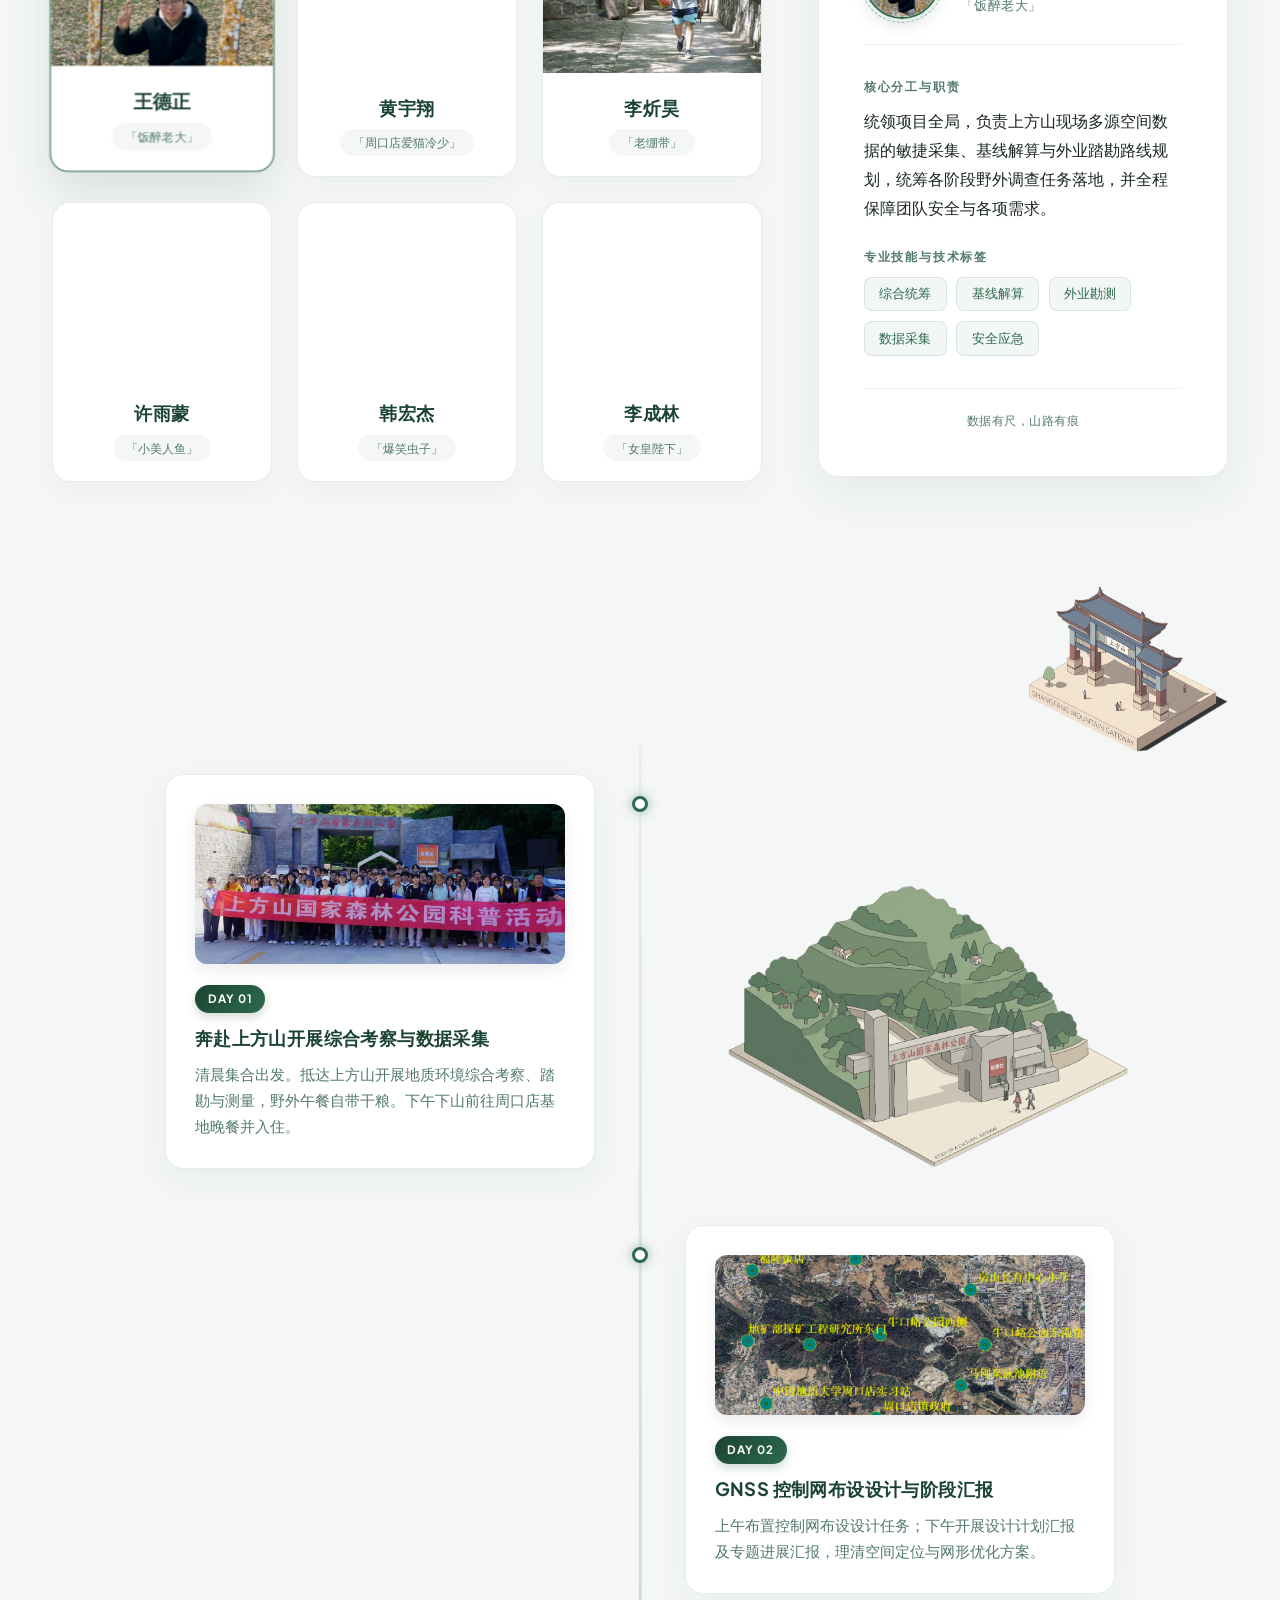
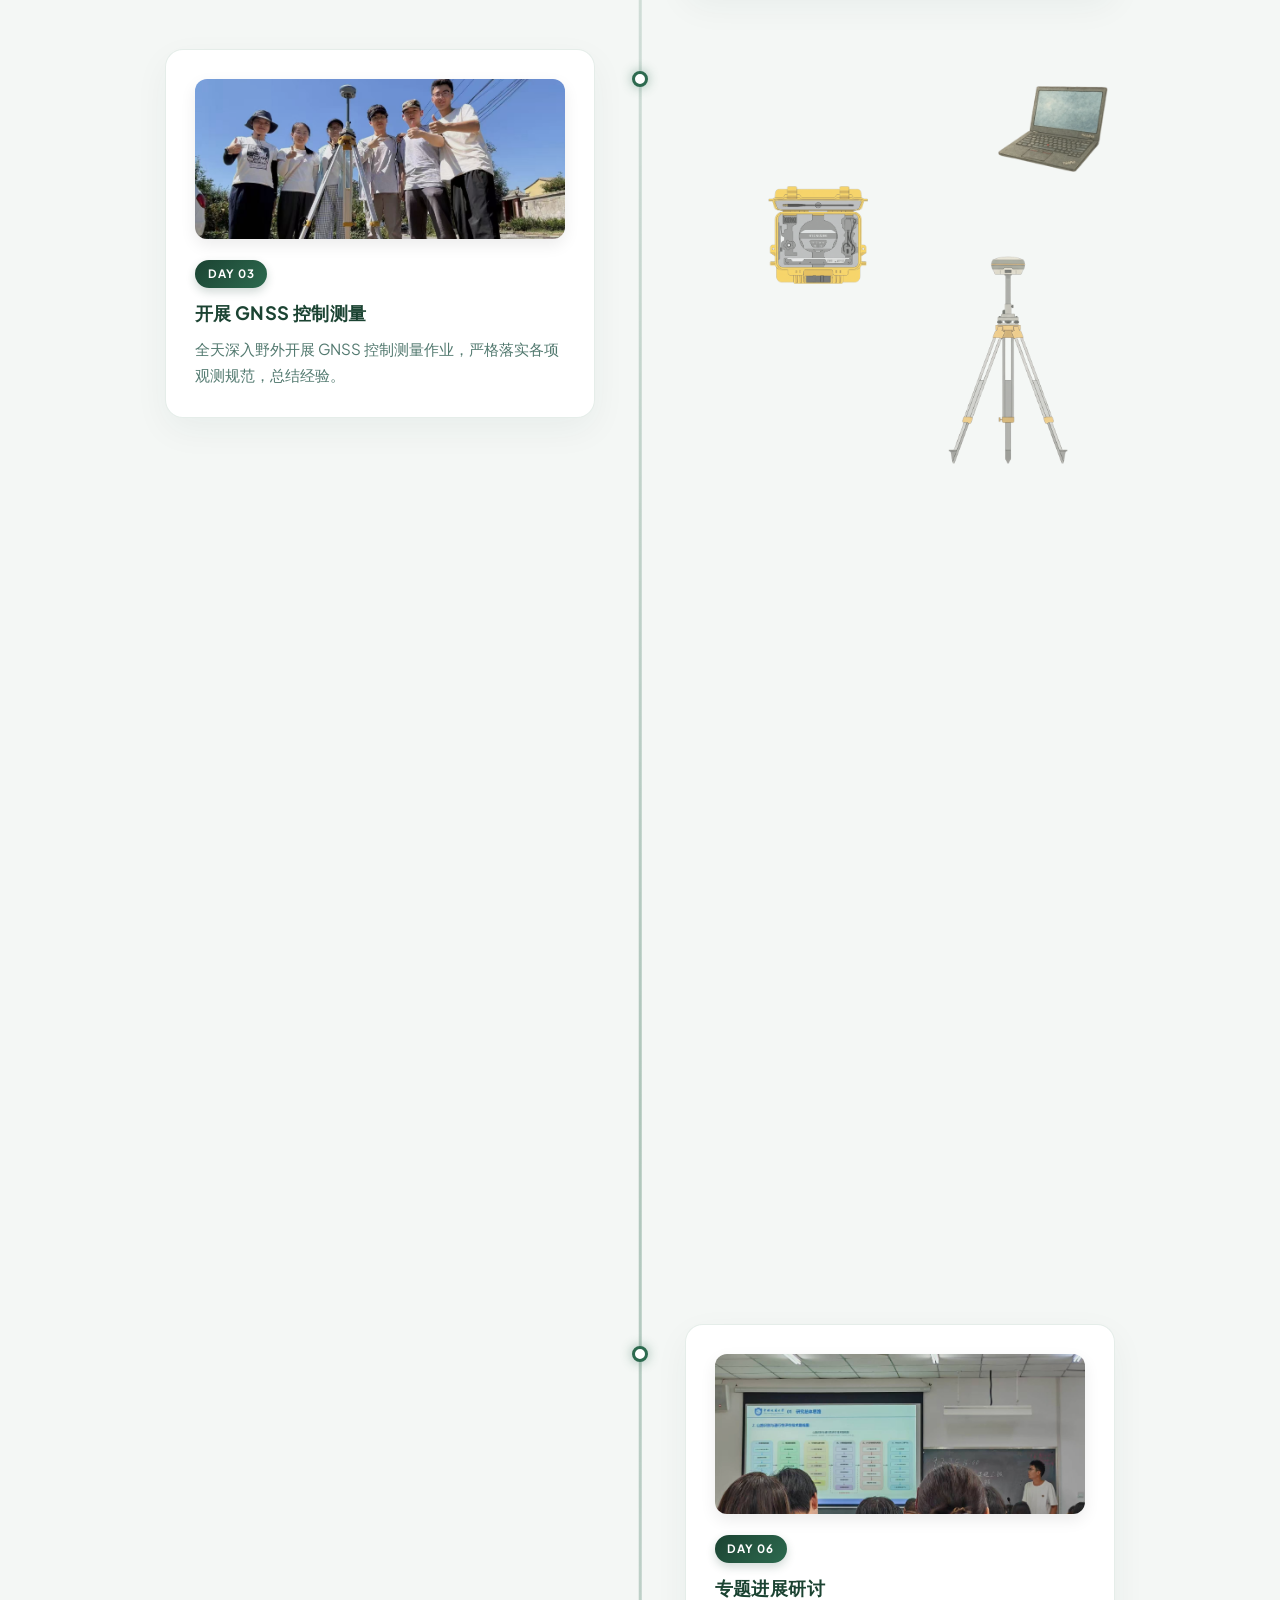
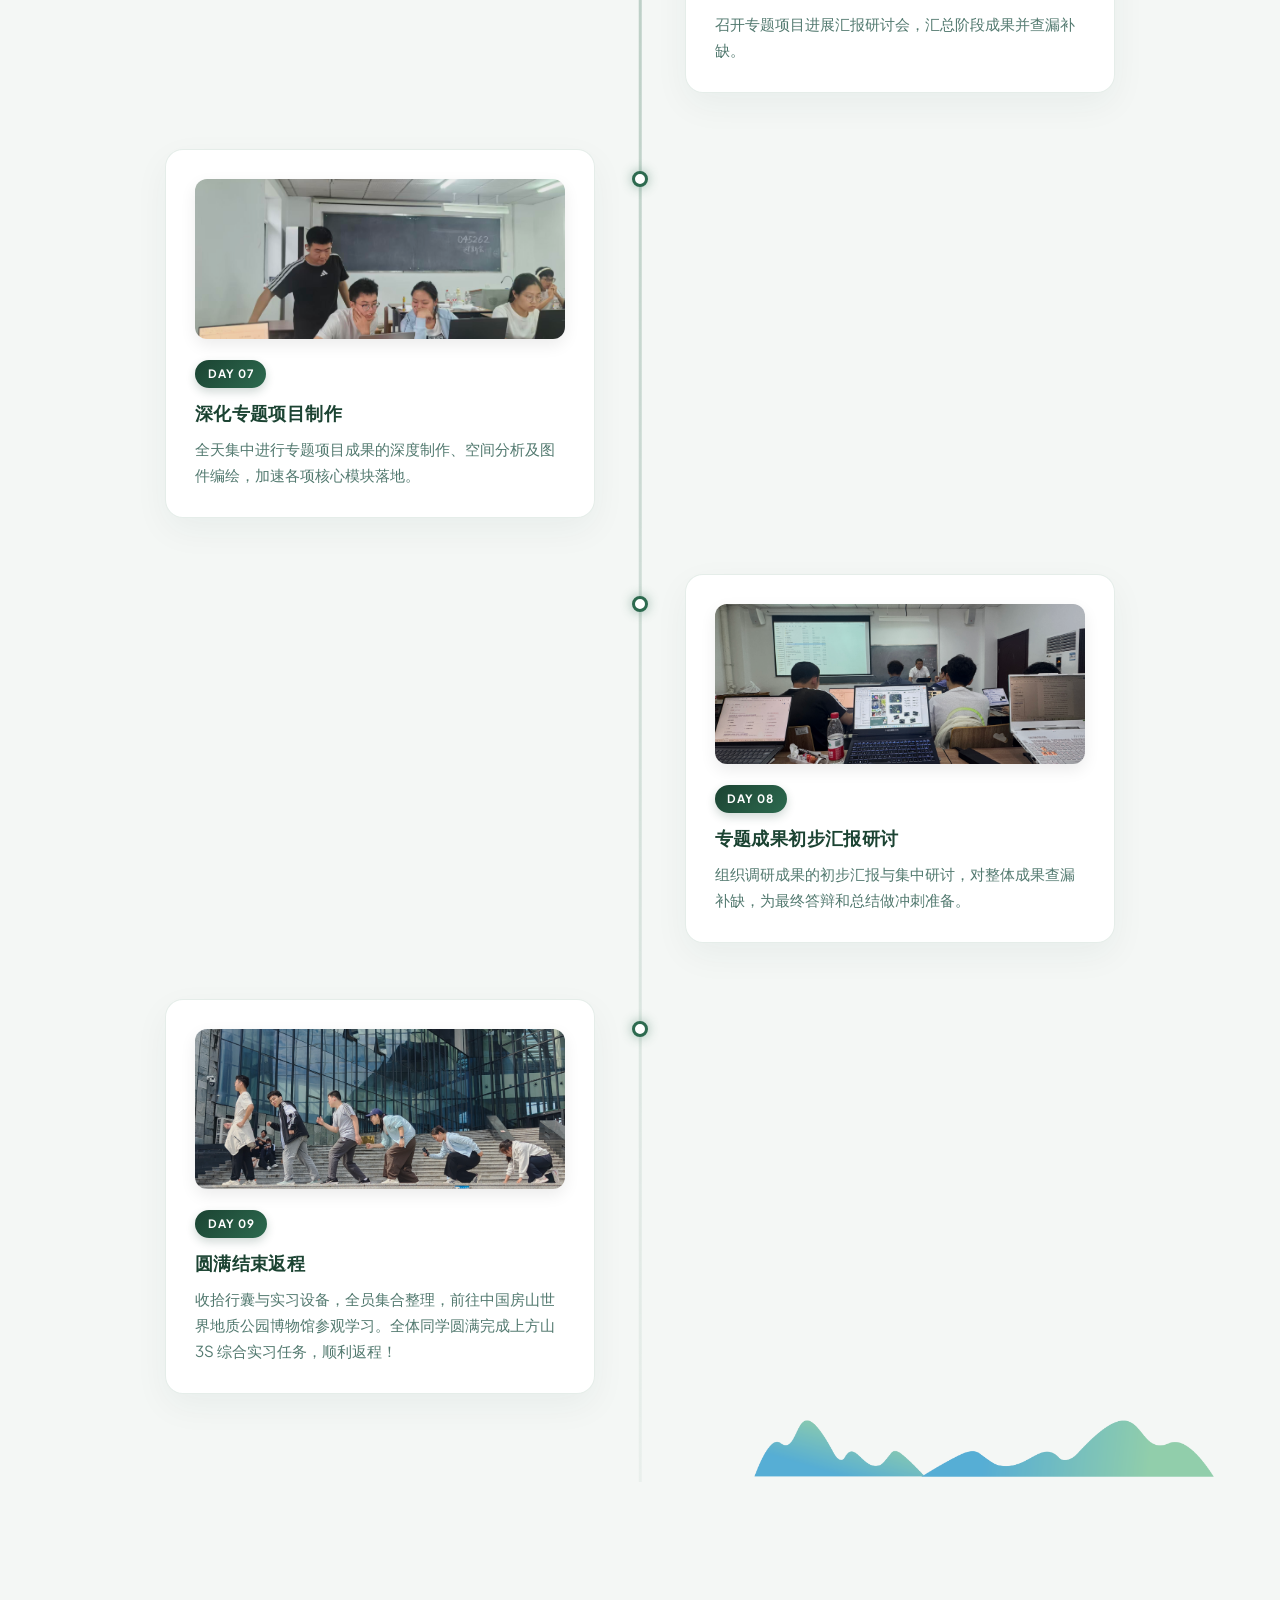
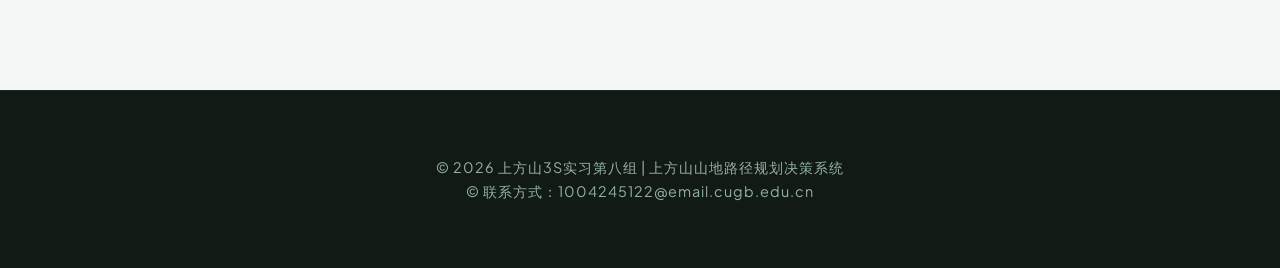
==== commit 82a73f89: "Update fmt.Println message from 'Hello' to 'Goodbye'" ====
--- a/team.html
+++ b/team.html
@@ -1389,7 +1389,7 @@
                     <div class="timeline-node-dot"></div>
                     <div class="timeline-card">
                         <div class="timeline-photo-frame">
-                            <img src="photo\d4.jpg" alt="Day 4 实践照片">
+                            <img src="photo\d4.JPG" alt="Day 4 实践照片">
                         </div>
                         <span class="timeline-day-badge">DAY 04</span>
                         <h3>GIS 专题设计与数据处理</h3>
--- a/css/style.css
+++ b/css/style.css
@@ -0,0 +1,58 @@
+/* Shared design foundation for all project pages. */
+:root {
+  --site-green: #2c622c;
+  --site-green-dark: #1b4332;
+  --site-green-light: #eaf1ea;
+  --site-text: #1f2421;
+  --site-muted: #5c645e;
+  --site-sans: -apple-system, BlinkMacSystemFont, "Segoe UI", Roboto, "PingFang SC", "Microsoft YaHei", sans-serif;
+}
+
+*, *::before, *::after { box-sizing: border-box; margin: 0; padding: 0; }
+html { scroll-behavior: smooth; }
+body { margin: 0; font-family: var(--font-sans, var(--site-sans)); color: var(--text-main, var(--site-text)); }
+img { max-width: 100%; }
+
+/* Unified navigation: pages may retain their own variables and layout details. */
+.navbar {
+  position: fixed; top: 0; left: 0; width: 100%; z-index: 1000;
+  display: flex; align-items: center; justify-content: space-between;
+  padding: 1.2rem 4rem; background: rgba(255, 255, 255, .95);
+  backdrop-filter: blur(8px); border-bottom: 1px solid rgba(0, 0, 0, .06);
+}
+.logo { color: var(--primary-color, var(--site-green)); font-weight: 700; font-size: 1.2rem; letter-spacing: 1px; }
+.nav-links { display: flex; align-items: center; gap: 2rem; }
+.nav-links a { color: var(--text-main, var(--site-text)); font-size: .95rem; font-weight: 500; text-decoration: none; transition: color .2s; }
+.nav-links a:hover, .nav-links a.active { color: var(--primary-color, var(--site-green)) !important; font-weight: 600; }
+.nav-btn { padding: 0.5rem 1.2rem;
+  background-color: var(--primary-color) !important;
+  color: #ffffff !important;
+  border: 1px solid var(--primary-color) !important;
+  border-radius: 4px;
+  font-weight: 500;
+  text-decoration: none;
+  transition: all 0.25s ease !important;
+  box-shadow: 0 2px 8px rgba(44, 98, 44, 0.25);}
+.nav-btn:hover { background-color: #1e451e !important;
+  border-color: #1e451e !important;
+  color: #ffffff !important;
+  transform: translateY(-2px); }
+.nav-toggle { display: none; }
+
+footer { padding: 3rem 2rem; text-align: center; font-size: .9rem; }
+
+/* Shared access and motion behaviour. */
+:focus-visible { outline: 3px solid color-mix(in srgb, var(--primary-color, var(--site-green)), white 25%); outline-offset: 3px; }
+@media (max-width: 768px) {
+  .navbar { padding: .9rem 1rem; }
+  .logo { max-width: calc(100% - 3.5rem); font-size: .95rem; }
+  .nav-toggle { display: inline-flex; align-items: center; justify-content: center; width: 2.5rem; height: 2.5rem; padding: 0; border: 1px solid rgba(44,98,44,.35); border-radius: 4px; color: var(--primary-color, var(--site-green)); background: #fff; font-size: 1.25rem; }
+  .nav-links { display: none; position: absolute; top: 100%; left: 0; right: 0; flex-direction: column; align-items: stretch; gap: 0; padding: .5rem 1rem 1rem; background: rgba(255,255,255,.98); border-bottom: 1px solid rgba(0,0,0,.06); }
+  .nav-links.is-open { display: flex; }
+  .nav-links a { padding: .75rem .5rem; }
+  .nav-btn { text-align: center; }
+}
+@media (prefers-reduced-motion: reduce) {
+  html { scroll-behavior: auto; }
+  *, *::before, *::after { animation-duration: .01ms !important; animation-iteration-count: 1 !important; scroll-behavior: auto !important; transition-duration: .01ms !important; }
+}
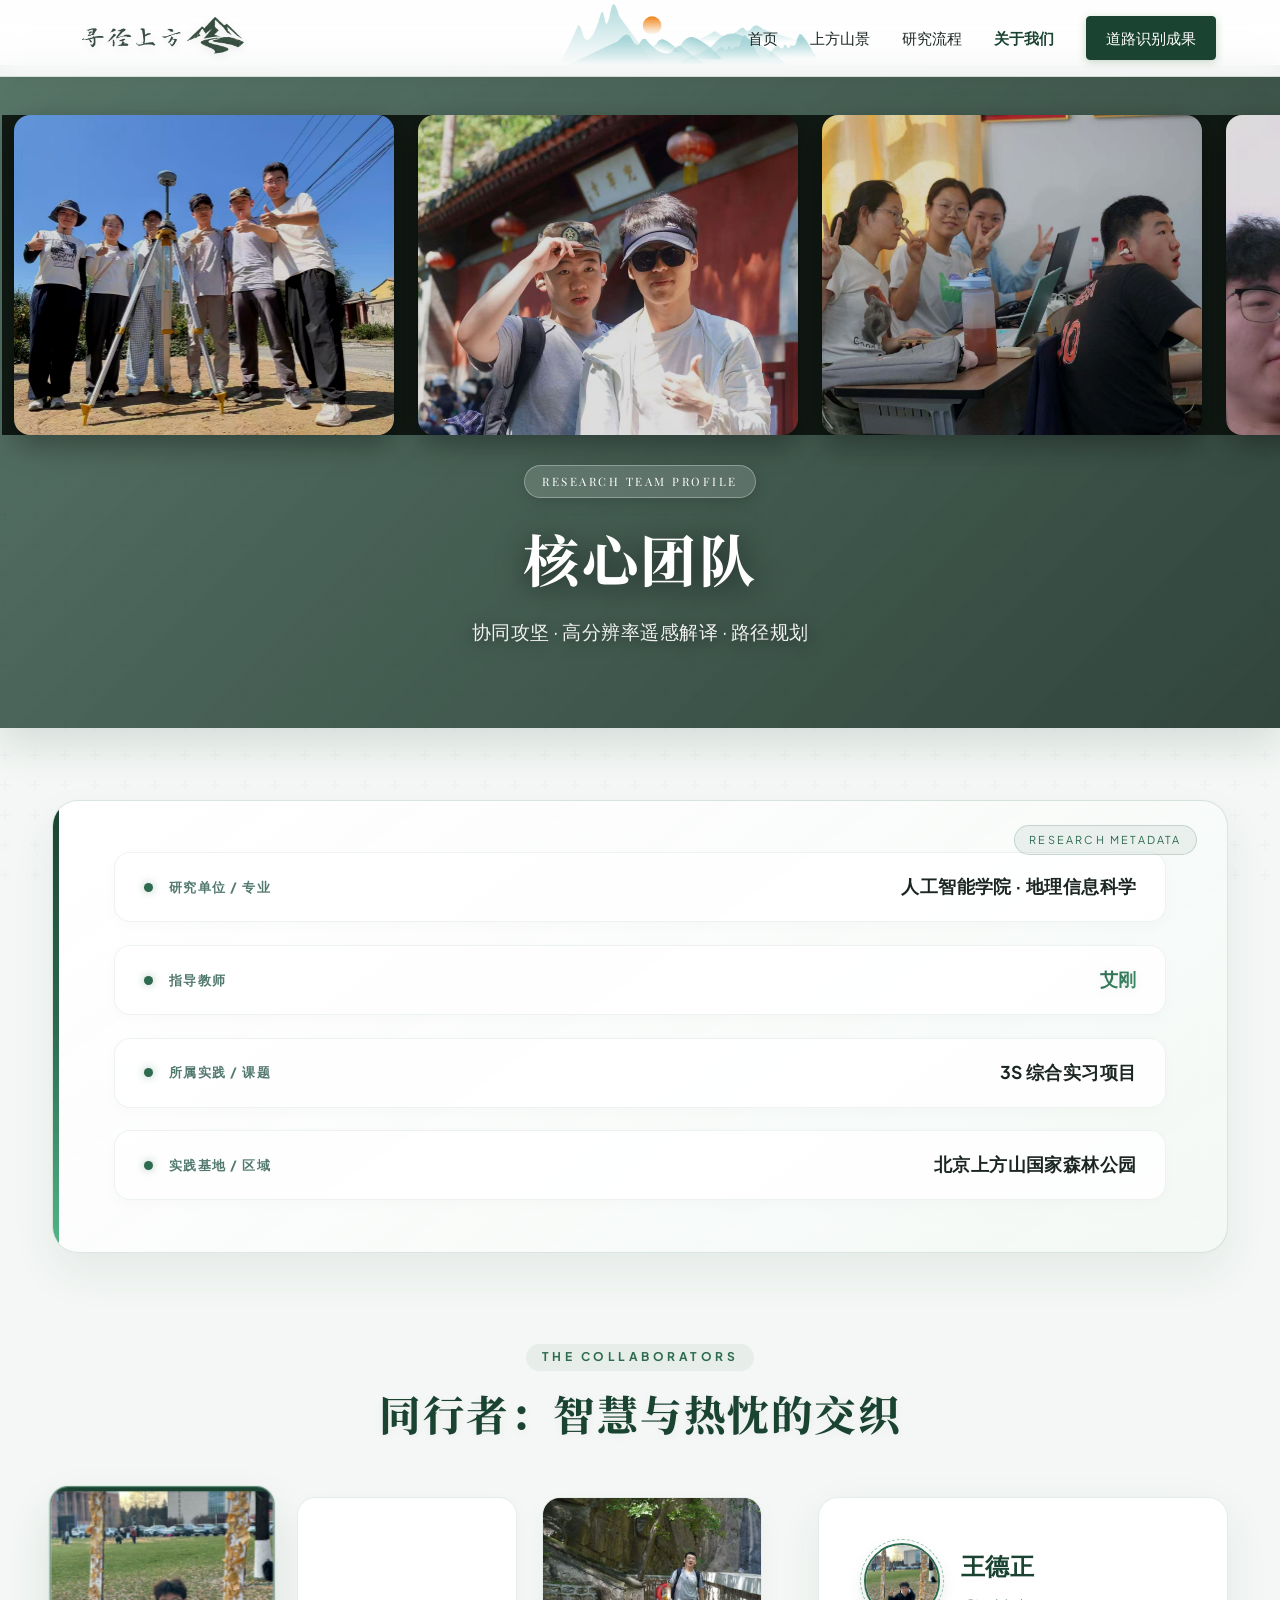
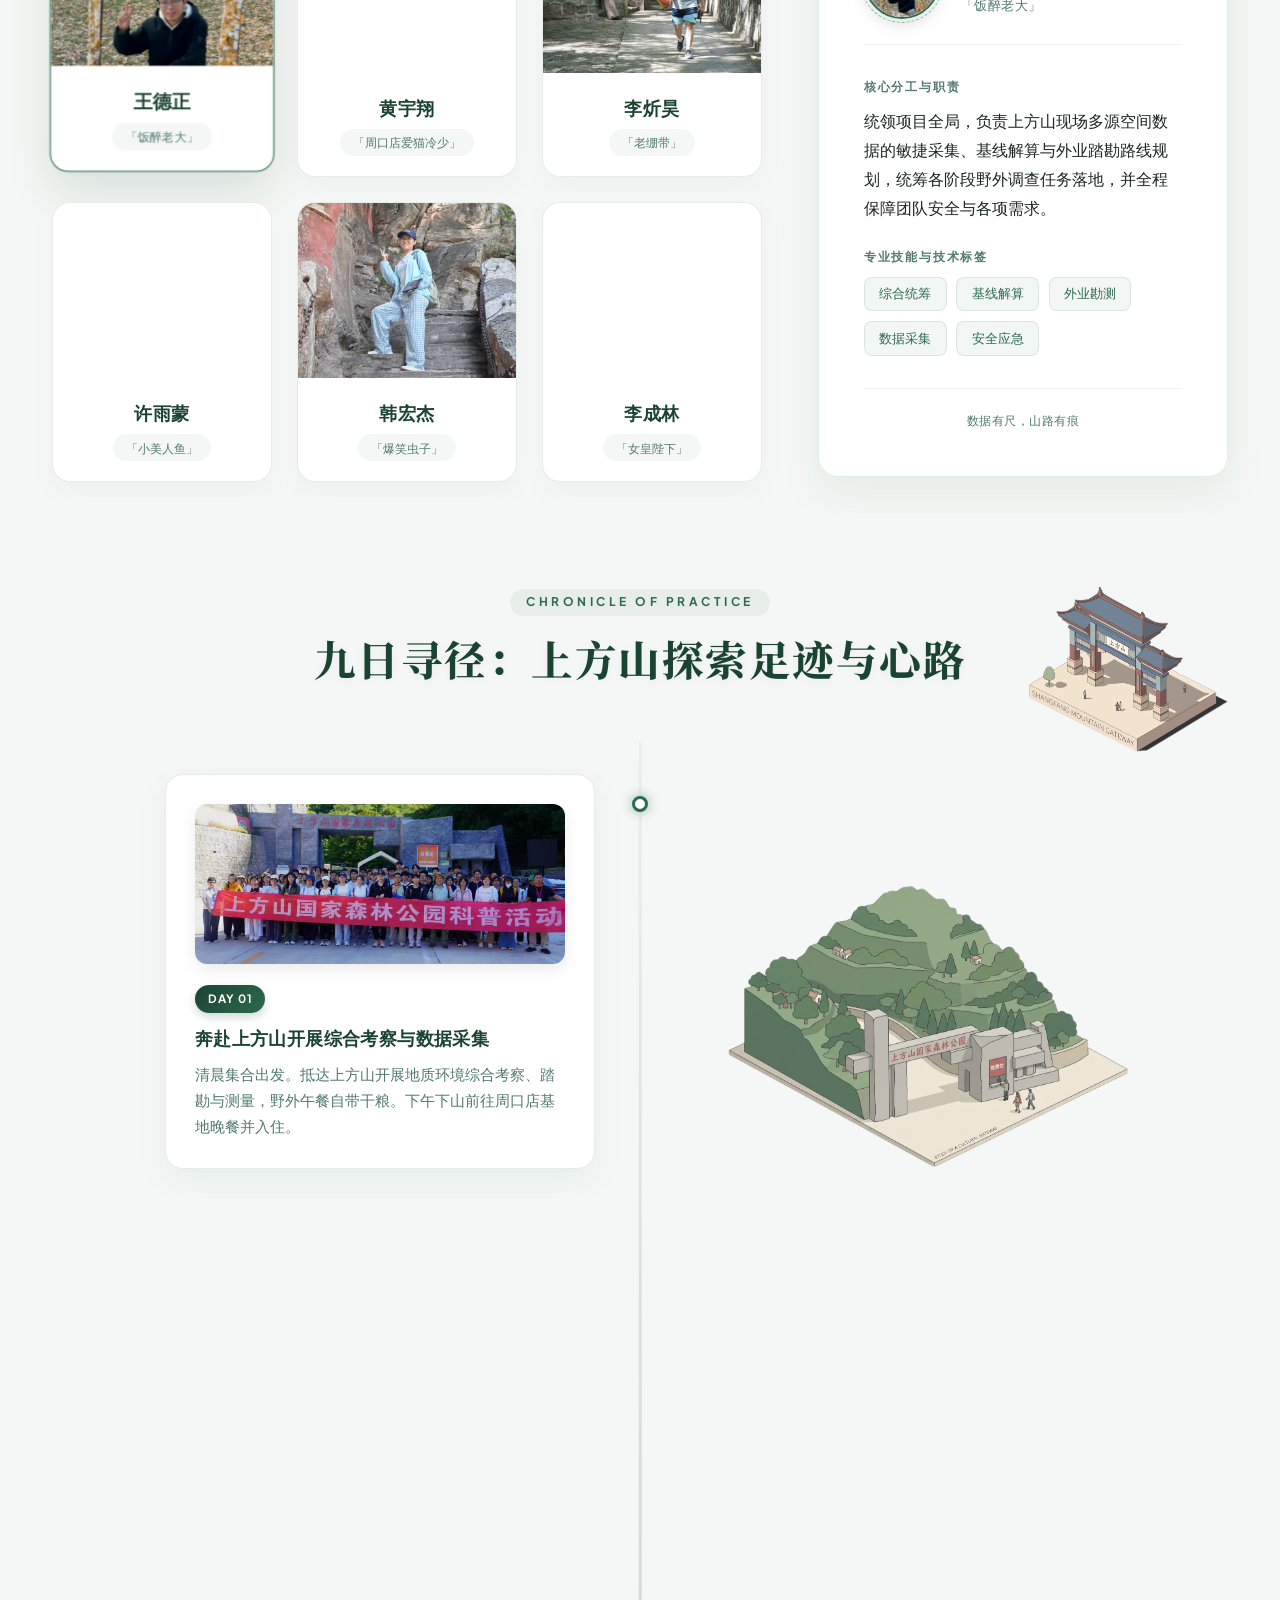
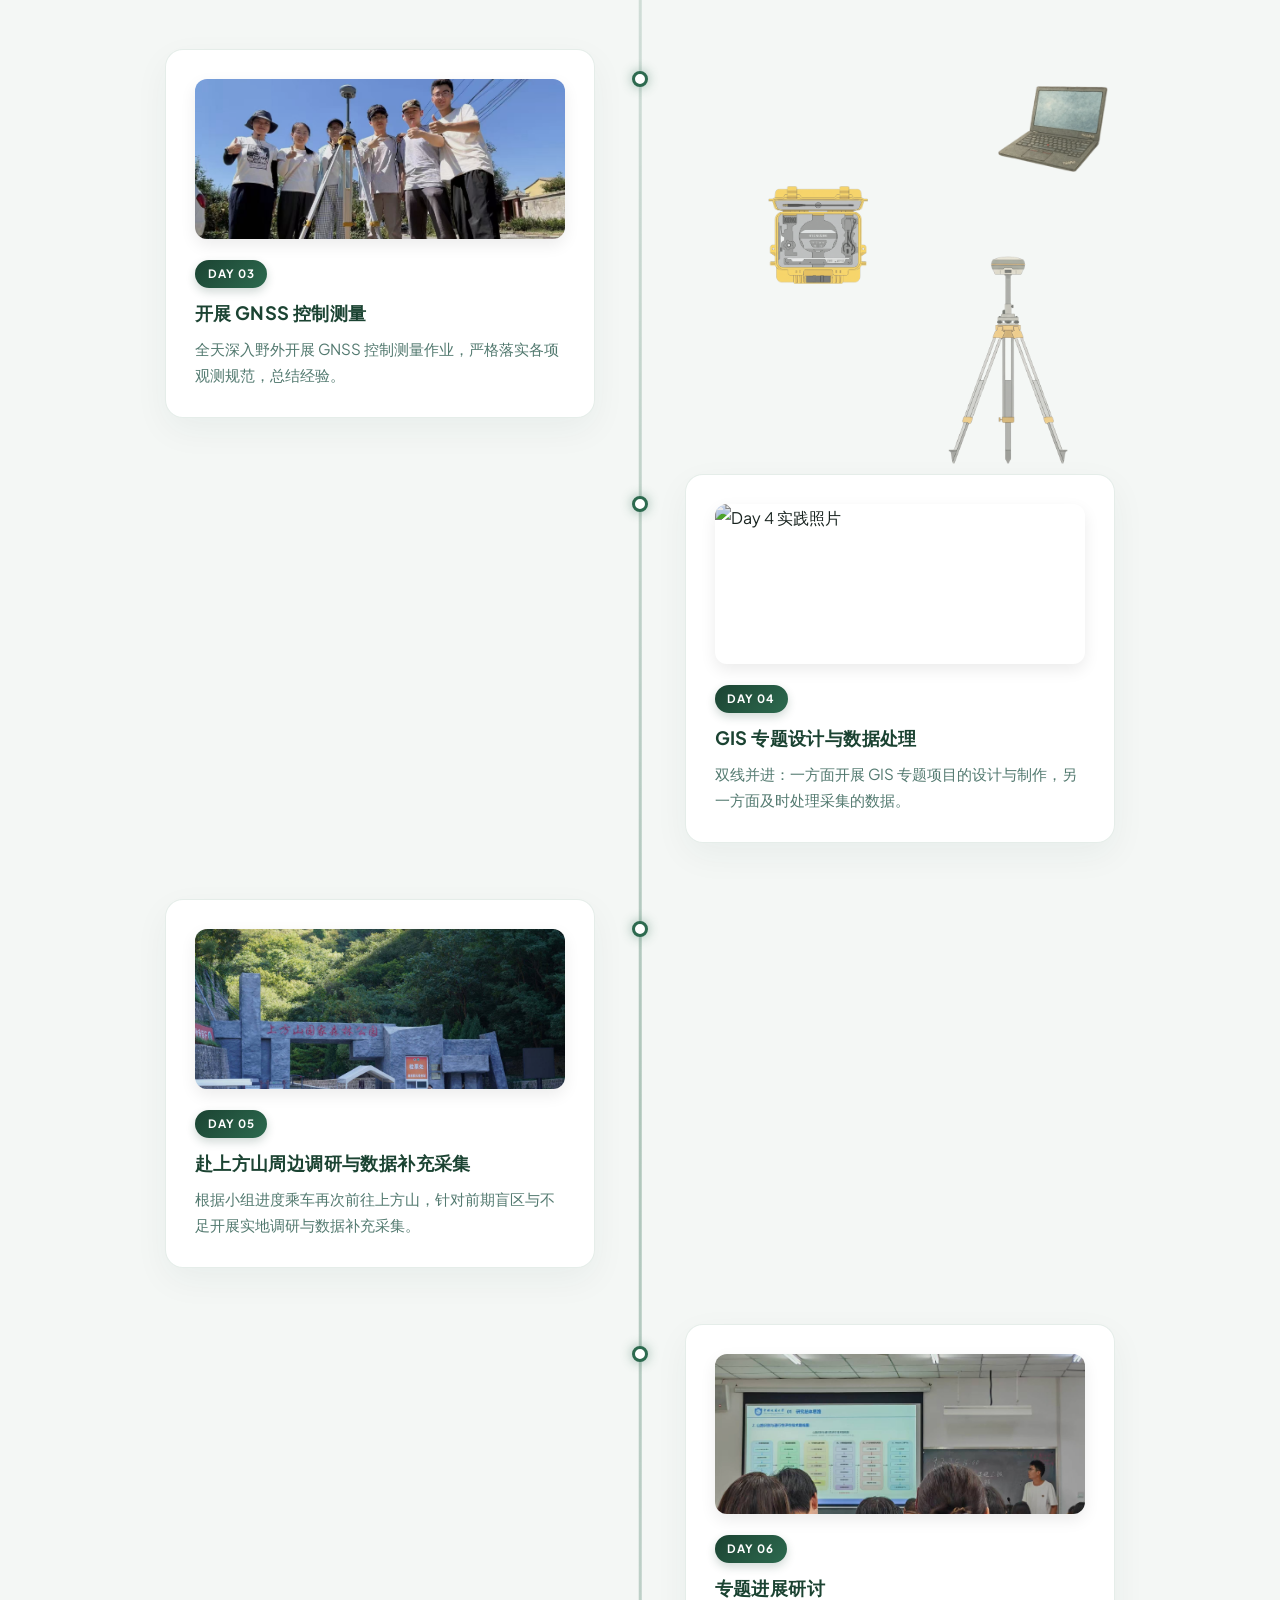
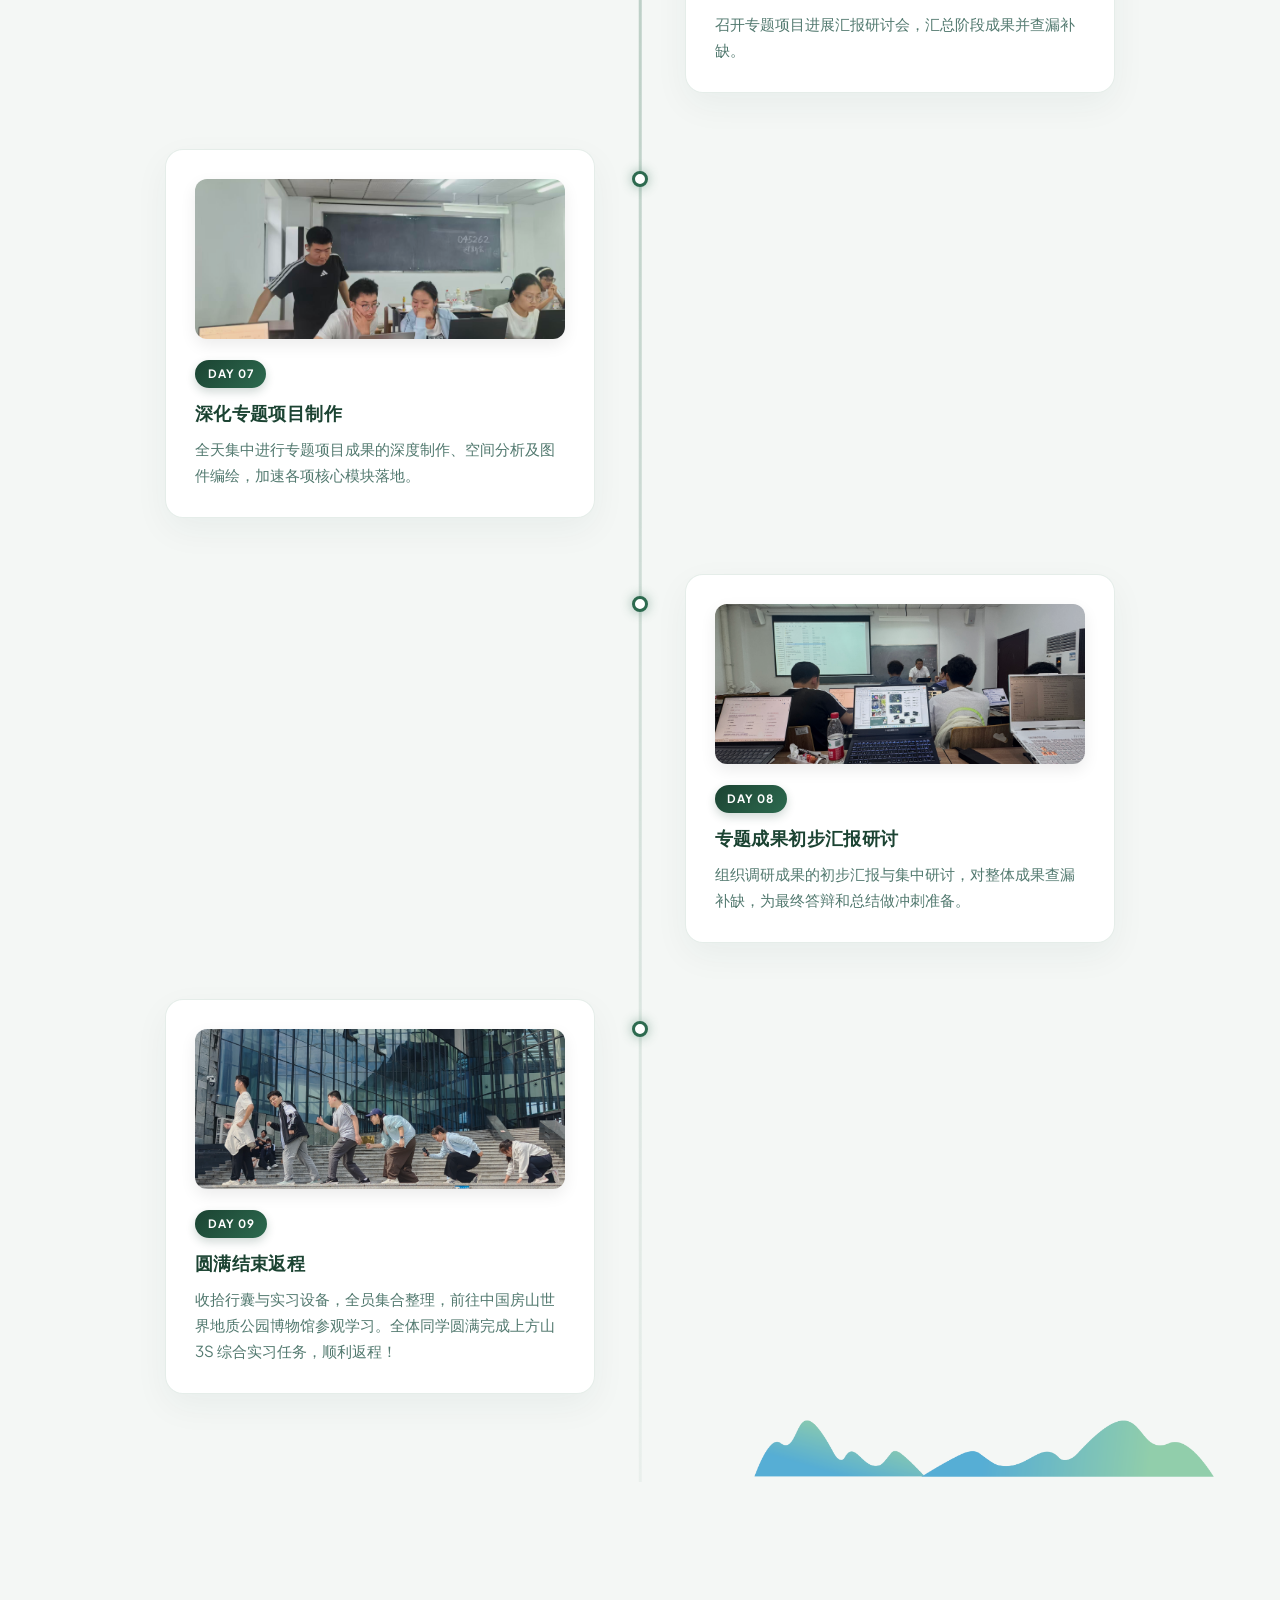
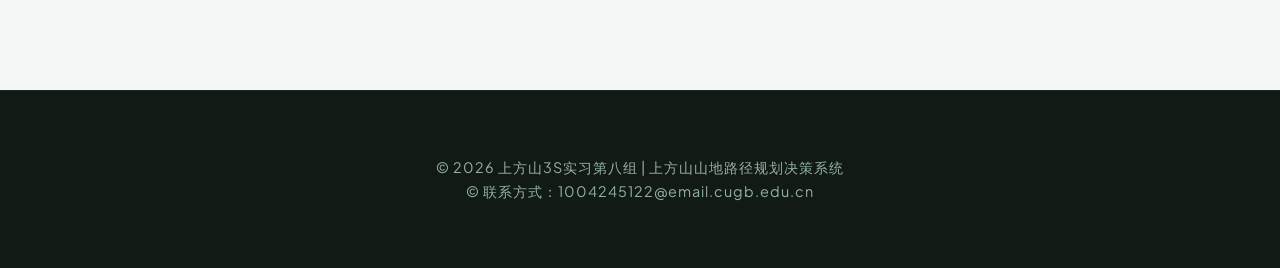
==== commit 13a7f473: "Update print statement from 'Hello' to 'Goodbye'" ====
--- a/team.html
+++ b/team.html
@@ -1389,7 +1389,7 @@
                     <div class="timeline-node-dot"></div>
                     <div class="timeline-card">
                         <div class="timeline-photo-frame">
-                            <img src="photo\d4.JPG" alt="Day 4 实践照片">
+                            <img src="photo\d4.jpg" alt="Day 4 实践照片">
                         </div>
                         <span class="timeline-day-badge">DAY 04</span>
                         <h3>GIS 专题设计与数据处理</h3>
